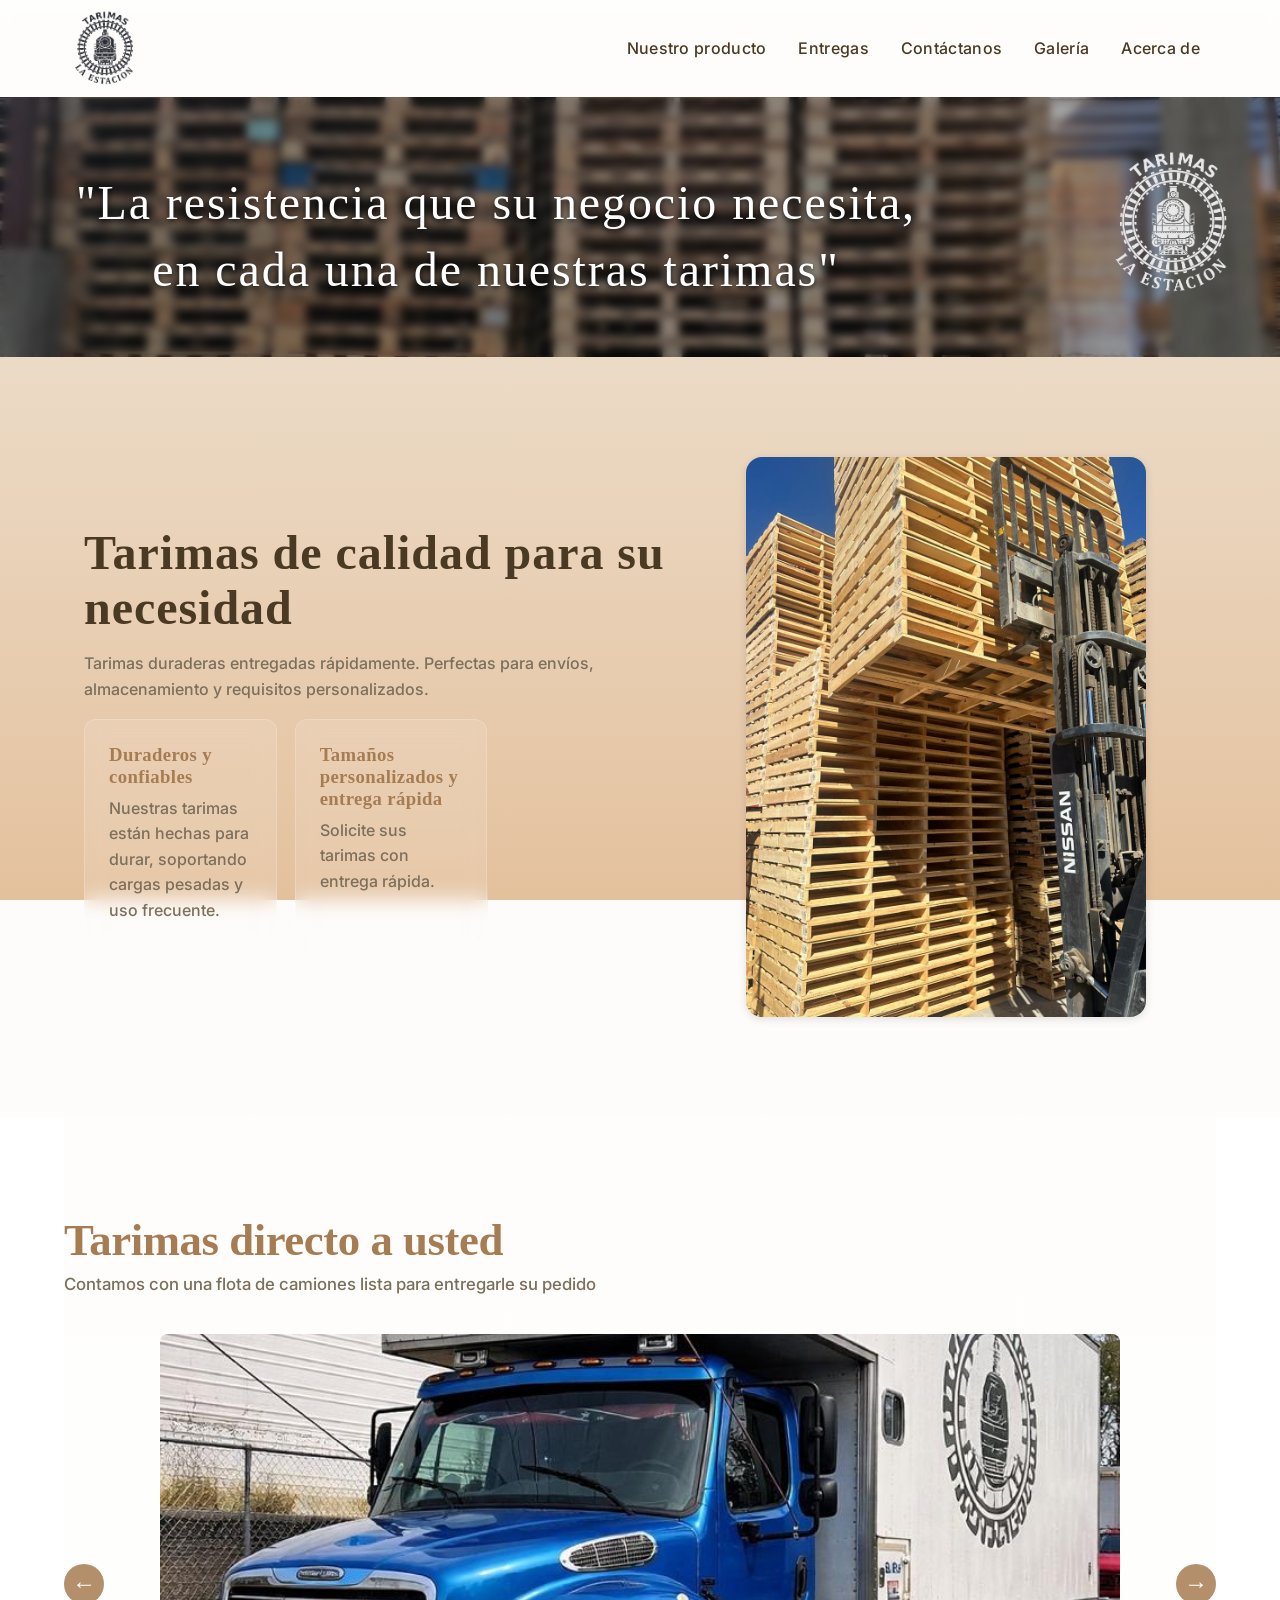
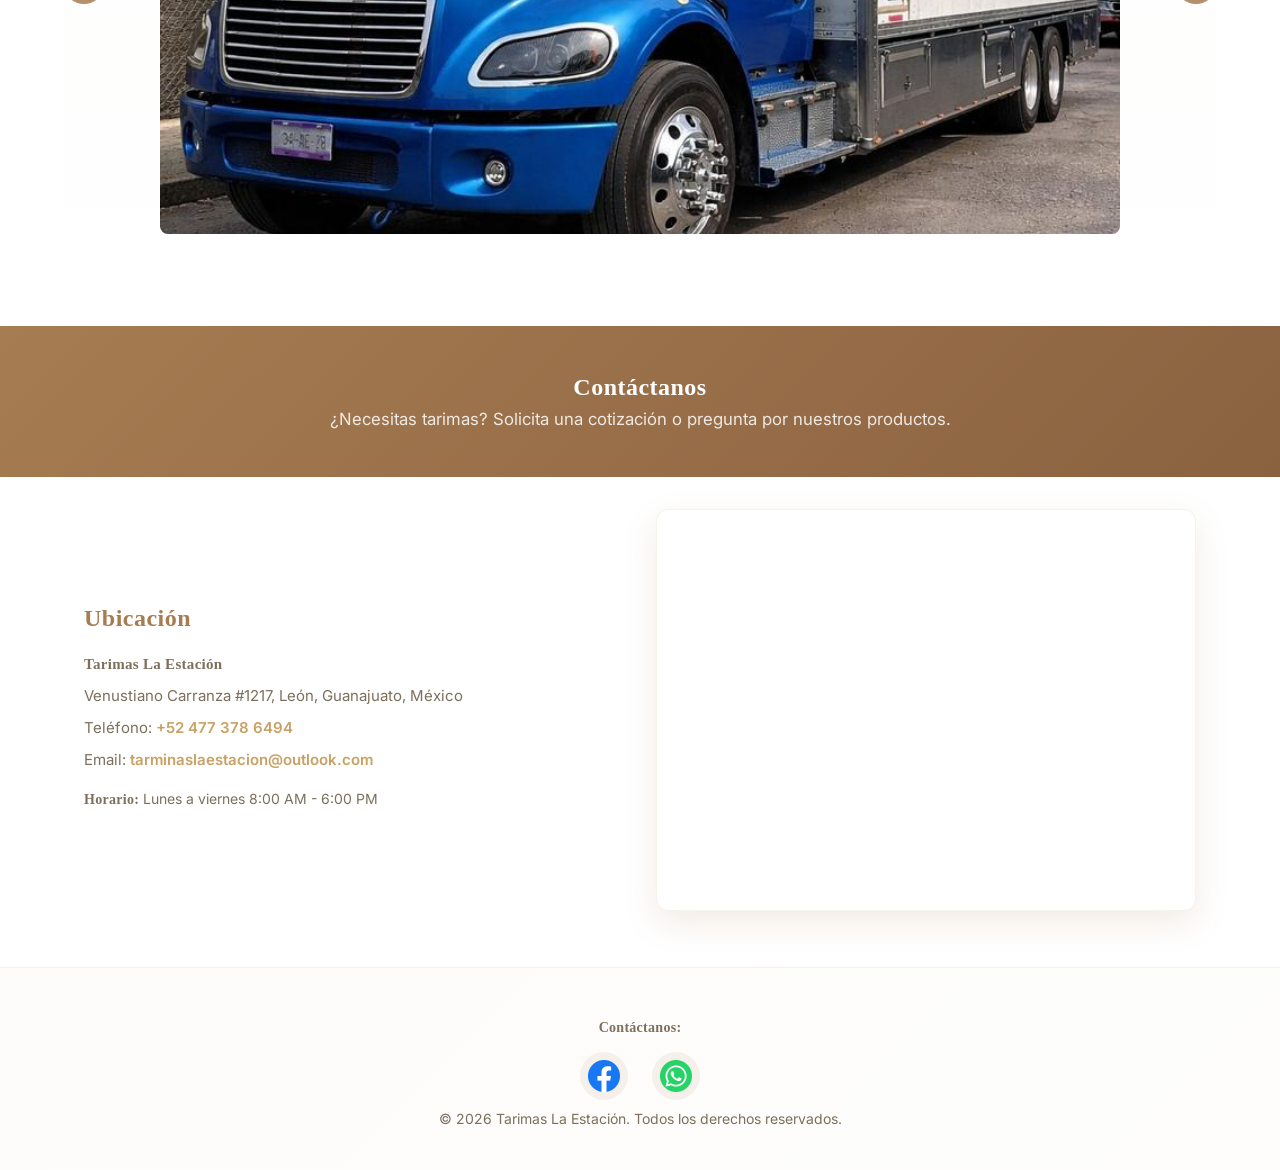
==== index.html @ af7ad3c5 "Commit5" ====
<!doctype html>
<html lang="en">
<head>  
  <meta charset="utf-8" />
  <meta name="viewport" content="width=device-width,initial-scale=1" />
  <link rel="preconnect" href="https://fonts.googleapis.com">
  <link rel="preconnect" href="https://fonts.gstatic.com" crossorigin>
  <!--<link href="https://fonts.googleapis.com/css2?family=Slabo+13px&display=swap" rel="stylesheet">-->
  <meta name="description" content="Tarimas La Estación - Venta de tarimas de madera de calidad, pallets duraderos y confiables para envíos y almacenamiento. Tarimas León, Guanajuato. Entregas rápidas." />
  <meta name="keywords" content="tarimas león, tarimas la estación, tarimas calidad, pallets, tarimas de madera, pallets de madera, tarimas para envío, almacenamiento, León Guanajuato" />
  <title>Tarimas La Estación - Tarimas y Pallets de Calidad en León</title>
  <link rel="icon" type="image/png" href="assets/logotipo icono.png">
  <link href="https://fonts.googleapis.com/css2?family=Inter:wght@300;400;600;700&display=swap" rel="stylesheet">
  <link rel="stylesheet" href="styles.css?v=1.1">
</head>
<body>
  <header class="site-header">
    <div class="container header-inner">      <div class="logo-header">
        <img src="assets/logotipo original.png" alt="Tarimas La Estación">
      </div>      <nav class="nav" id="nav">
        <a href="#top">Nuestro producto</a>
        <a href="#delivery">Entregas</a>
        <a href="#contact">Contáctanos</a>
        <a href="gallery.html">Galería</a>
        <a href="about.html">Acerca de</a>
      </nav>
      <button class="nav-toggle" id="navToggle" aria-label="Toggle navigation">☰</button>
    </div>
  </header>  <!-- Logo y slogan alineados en una fila -->  <div class="logo-slogan-row">
    <div class="slogan">"La resistencia que su negocio necesita,<br>en cada una de nuestras tarimas"</div>
    <div class="logo-main">
      <img src="assets/logotipo gris.png" alt="Tarimas La Estación">
    </div>
  </div>

  <main>
    <section id="top" class="hero">
      <div class="container hero-inner">
        <div class="hero-copy">
          <h1>Tarimas de calidad para su necesidad</h1>
          <p>Tarimas duraderas entregadas rápidamente. Perfectas para envíos, almacenamiento y requisitos personalizados.</p>
          <div class="hero-cta">
          </div>
          <div class="cards">
            <article class="card">
              <h3>Duraderos y confiables</h3>
              <p>Nuestras tarimas están hechas para durar, soportando cargas pesadas y uso frecuente.</p>
            </article>
            <article class="card">
              <h3>Tamaños personalizados y entrega rápida</h3>
              <p>Solicite sus tarimas con entrega rápida.</p>
            </article>
          </div>
        </div>
        <div class="hero-visual" aria-hidden="true">
          <img src="assets/PalletIndex.jpg" alt="Tarima de madera">
        </div>
      </div>
    </section>

    <!-- <section id="features" class="features container">
      <h2 class="sr-only">Características</h2>
      
    </section> -->    <section id="delivery" class="gallery container">
      <h2>Tarimas directo a usted</h2>
      <p>Contamos con una flota de camiones lista para entregarle su pedido</p>
      <div class="carousel" id="carousel">
        <button class="carousel-btn prev" aria-label="Anterior">&#8592;</button>
        <div class="carousel-track">
          <img src="assets/Camiones (1).jpeg" alt="Camión de la flota" class="carousel-img" />
          <img src="assets/Camiones (2).jpeg" alt="Camión de la flota" class="carousel-img" />
          <img src="assets/Camiones (3).jpeg" alt="Camión de la flota" class="carousel-img" />
          <img src="assets/Camiones (4).jpeg" alt="Camión de la flota" class="carousel-img" />
        </div>
        <button class="carousel-btn next" aria-label="Siguiente">&#8594;</button>
      </div>
    </section><section id="contact" class="contact">
      <div class="contact-header">
        <div class="container">
          <h2>Contáctanos</h2>
          <p>¿Necesitas tarimas? Solicita una cotización o pregunta por nuestros productos.</p>
        </div>
      </div>
      <div class="container">
      <div class="contact-wrapper"><div class="contact-info">
          <h3>Ubicación</h3>
          <p><strong>Tarimas La Estación</strong></p>
          <p id="address">Venustiano Carranza #1217, León, Guanajuato, México</p>
          <p id="phone">Teléfono: <a href="tel:+524773786494">+52 477 378 6494</a></p>
          <p id="email">Email: <a href="mailto:tarminaslaestacion@outlook.com">tarminaslaestacion@outlook.com</a></p>
          <p style="font-size:14px;color:var(--muted);margin-top:12px"><strong>Horario:</strong> Lunes a viernes 8:00 AM - 6:00 PM</p>
        </div>
        <div class="map-container">
          <iframe src="https://www.google.com/maps/embed?pb=!1m18!1m12!1m3!1d3735.8827693287446!2d-101.6834186!3d21.1271801!2m3!1f0!2f0!3f0!3m2!1i1024!2i768!4f13.1!3m3!1m2!1s0x842b594f5e5e5e5d%3A0x5e5e5e5e5e5e5e5e!2sVenustiano%20Carranza%201217%2C%20Le%C3%B3n%2C%20Gto.!5e0!3m2!1ses!2smx!4v1741275600" width="100%" height="400" style="border:0;border-radius:12px" allowfullscreen="" loading="lazy" referrerpolicy="no-referrer-when-downgrade"></iframe>        </div>
      </div>
      </div>
    </section>
  </main>  <footer class="site-footer">
    <div class="container">
      <div class="footer-social">
        <p><strong>Contáctanos:</strong></p>        <div class="social-icons">
          <a href="https://www.facebook.com/people/tarimas_la_estacion/100086547311457/" target="_blank" class="social-link"><img src="assets/facebook.png" alt="Facebook" class="social-icon"></a>
          <a href="https://wa.me/524773786494?text=Hola%2C%20me%20gustaría%20solicitar%20información%20sobre%20tarimas" target="_blank" class="social-link whatsapp-link"><img src="assets/social.png" alt="WhatsApp" class="social-icon"></a>
        </div>
      </div>
      <p>© <span id="year"></span> Tarimas La Estación. Todos los derechos reservados.</p>
    </div>
  </footer>

  <script src="script.js"></script>
</body>
</html>
---- styles.css ----
:root{
  --bg:#f5f3ee;
  --card:#f7e9d7;
  --muted:#7c6f5c;
  --accent:#c8a165;
  --accent-2:#a67c52;
  --glass: rgba(255,255,255,0.12);
  --radius:12px;
  --container:90%;
  --max-width:1400px;
}

*{box-sizing:border-box}
html{
  height: 100%;
  background: linear-gradient(180deg, #f5f3ee, #e5c29f);
  background-attachment: fixed;
}
body{
  font-family: Inter, system-ui, -apple-system, 'Segoe UI', Roboto, 'Helvetica Neue', Arial;
  color:#4b3a23;
  margin:0;
  min-height: 100vh;
  -webkit-font-smoothing:antialiased;
  -moz-osx-font-smoothing:grayscale;
}
.container{max-width:var(--max-width);width:var(--container);margin:0 auto;padding:0 20px}
.site-header{
  backdrop-filter: blur(6px);
  position:sticky;
  top:0;
  background:rgba(255,255,255,0.85);
  border-bottom:1px solid rgba(255,255,255,0.03);
  z-index: 10;
}
.header-inner{display:flex;align-items:stretch;justify-content:flex-start;padding:0;height:96px}
.logo{font-weight:700;color:var(--accent-2);text-decoration:none}
.nav{display:flex;gap:0;align-items:stretch;margin-left:auto;margin-right:0}
.nav a{
  color:inherit;
  text-decoration:none;
  padding:8px 16px;
  border-radius:6px;
  background:transparent;
  transition:all 0.3s ease;
  display:flex;
  align-items:center;
  font-weight:500;
  letter-spacing:0.3px;
}
.nav a:visited{color:inherit}
.nav a:hover{background-color:rgba(166,124,82,0.1);border-radius:6px}
.nav a:active{color:inherit}
.nav a.active{background-color:var(--accent-2);color:#fff;font-weight:600;border-radius:6px;height:100%;display:flex;align-items:center;padding:8px 16px;box-shadow:0 4px 12px rgba(166,124,82,0.3)}
.btn{padding:12px 24px;border-radius:10px;border:0;cursor:pointer;font-weight:600;transition:all 0.3s ease;letter-spacing:0.5px}
.btn:hover{transform:translateY(-2px);box-shadow:0 8px 16px rgba(166,124,82,0.2)}
.btn-outline{background:transparent;color:var(--accent-2);border:2px solid var(--accent-2);}
.btn-primary{background:linear-gradient(90deg,var(--accent),var(--accent-2));color:#fff;box-shadow:0 4px 15px rgba(166,124,82,0.3)}
.btn-ghost{background:transparent;border:1px solid var(--accent);color:var(--muted);}
.nav-toggle{display:none;background:transparent;border:0;color:var(--muted);font-size:20px}

.hero{
  padding: 100px 0;
  min-height: 400px;
  display: flex;
  align-items: center;
  background: linear-gradient(180deg, rgba(200,161,101,0.08) 0%, rgba(200,161,101,0.04) 60%, rgba(166,124,82,0.02) 100%);
  margin-bottom: 0;
}
.hero-inner{display:grid;grid-template-columns:1fr 450px;gap:48px;align-items:center}
.hero-copy h1{font-size:48px;margin:0 0 12px;letter-spacing:-0.01em}
.hero-copy p{color:var(--muted);line-height:1.6;font-size:16px;font-weight:500}
.hero-visual{display:flex;justify-content:center;align-items:center;width:400px;height:560px}
.hero-visual img{width:100%;height:100%;object-fit:cover;border-radius:16px;box-shadow:0 2px 8px rgba(0,0,0,0.12)}

.gallery{
  margin-top: 0;
  padding: 60px 0;
  background: linear-gradient(180deg, rgba(200,161,101,0.02) 0%, rgba(166,124,82,0.01) 50%, transparent 100%);
}
.gallery h2 {
  color: var(--accent-2);
  font-size: clamp(1.8rem, 5vw, 2.8rem);
  margin-bottom: 8px;
  letter-spacing: -0.01em;
}
.gallery p {
  color: var(--muted);
  font-size: 1.05rem;
  margin-top: 0;
  margin-bottom: 40px;
  font-weight: 500;
}
.delivery-image {
  margin: 2rem auto;
  max-width: 960px;
  text-align: center;
}
.delivery-image img {
  width: 100%;
  height: auto;
  max-height: 600px;
  object-fit: cover;
  border-radius: 8px;
  box-shadow: 0 4px 12px rgba(0,0,0,0.15);
}

.features{padding:56px 0}
.cards{display:grid;grid-template-columns:repeat(3,1fr);gap:18px}
.card{background:var(--glass);padding:24px;border-radius:12px;border:1px solid rgba(255,255,255,0.2);transition:all 0.3s ease;backdrop-filter:blur(10px)}
.card:hover{transform:translateY(-4px);box-shadow:0 12px 24px rgba(166,124,82,0.15);border-color:rgba(166,124,82,0.3)}
.card h3{margin:0 0 8px;color:var(--accent-2)}
.card p{margin:0;color:var(--muted);line-height:1.6}

.contact{padding:0 0 56px 0;text-align:center}
.contact-header{
  background: linear-gradient(135deg, #a67c52, #8b6240);
  padding: 48px 0;
  margin-bottom: 32px;
}
.contact-header h2{
  color: #fff;
  margin: 0 0 8px;
}
.contact-header p{
  color: rgba(255,255,255,0.85);
  margin: 0;
  font-size: 1.05rem;
}
.contact-wrapper{display:grid;grid-template-columns:1fr 1fr;gap:32px;margin-top:32px;align-items:stretch}
.contact-info{text-align:left;display:flex;flex-direction:column;justify-content:center}
.contact-info h3{font-size:24px;margin:0 0 16px;color:var(--accent-2);letter-spacing:-0.01em}
.contact-info p{margin:4px 0;color:var(--muted);line-height:1.6;font-size:15px}
.contact-info a{color:var(--accent);text-decoration:none;font-weight:600;transition:all 0.3s ease}
.contact-info a:hover{text-decoration:underline;color:var(--accent-2)}
.map-container{border-radius:12px;overflow:hidden;box-shadow:0 12px 32px rgba(166,124,82,0.15);background:var(--glass);border:1px solid rgba(166,124,82,0.1);transition:all 0.3s ease}
.map-container:hover{box-shadow:0 16px 40px rgba(166,124,82,0.2)}
.map-container iframe{display:block;width:100%}
.social-link{display:inline-block;transition:all 0.3s ease;padding:8px;border-radius:50%;background:rgba(166,124,82,0.1);margin:0 4px}
.social-link:hover{transform:scale(1.2);background:rgba(166,124,82,0.2);box-shadow:0 4px 12px rgba(166,124,82,0.2)}
.social-icon{height:32px;width:auto;display:block}

.site-footer{padding:32px 0;border-top:1px solid rgba(166,124,82,0.1);text-align:center;color:var(--muted);background:linear-gradient(135deg,rgba(166,124,82,0.02) 0%,rgba(200,161,101,0.02) 100%)}
.site-footer p{margin:8px 0;font-size:14px;line-height:1.6}
.footer-social{margin-top:16px;display:flex;flex-direction:column;align-items:center;gap:12px}
.footer-social p{margin:0;font-weight:600}
.social-icons{display:flex;flex-direction:row;align-items:center;justify-content:center;gap:16px}

@media(max-width:900px){
  .hero{min-height:350px}
  .hero-inner{grid-template-columns:1fr;}
  .hero-visual{justify-content:center;align-items:center;width:100%;height:440px}
  .cards{grid-template-columns:1fr}
  .nav-toggle{display:none}
  .header-inner {
    flex-direction: row;
    justify-content: flex-start;
  }
  .logo-header {
    margin-right: 16px;
    margin-left: 0;
  }
  .nav {
    margin-left: auto;
    margin-right: 0;
  }  .contact-wrapper{grid-template-columns:1fr}
  .contact-info{text-align:center}
}

@media (max-width: 700px) {
  .hero{min-height:auto;padding:40px 0}
  .hero-inner{gap:20px}
  .hero-visual{width:280px;height:360px;align-items:center;justify-content:center}
  .hero-copy h1{font-size:28px}
  .hero-copy p{font-size:14px}  .nav {
    display: none;
    flex-direction: column;
    position: absolute;
    top: 60px;
    right: 16px;
    background: #fff;
    box-shadow: 0 2px 8px rgba(0,0,0,0.12);
    border-radius: 4px;
    padding: 1rem 2rem;
    z-index: 10;
    gap: 0.5rem;
  }  .nav a {
    display: block;
    padding: 10px 16px;
    border-radius: 3px;
    background: transparent;
    transition: background-color 0.3s ease;
  }  .nav a.active {
    background-color: var(--accent-2);
    color: #fff;
    font-weight: 400;
    border-radius: 0;
  }
  .nav.nav-open {
    display: flex !important;
  }
  .nav-toggle {
    display: block;
    background: #A67C52;
    color: #fff;
    border: none;
    border-radius: 4px;
    font-size: 2rem;
    width: 48px;
    height: 48px;
    cursor: pointer;
    position: absolute;
    top: 8px;
    right: 16px;
    z-index: 11;
  }
  .header-inner {
    flex-direction: row;
    justify-content: flex-start;
  }
  .logo-header {
    margin-right: 12px;
    margin-left: 0;
  }
  .nav {
    margin-left: auto;
    margin-right: 0;
  }
}

.sr-only{position:absolute;width:1px;height:1px;padding:0;margin:-1px;overflow:hidden;clip:rect(0,0,0,0);white-space:nowrap;border:0}

.carousel {
  display: flex;
  align-items: center;
  justify-content: center;
  margin: 2rem 0;
  position: relative;
}
.carousel-track {
  display: flex;
  transition: transform 0.4s ease;
  width: 100%;
  overflow: hidden;
  height: 500px;
  max-width: 960px;
  margin: 0 auto;
  align-items: center;
  position: relative;
}
.carousel-img {
  min-width: 100%;
  max-width: 100%;
  object-fit: cover;
  height: 500px;
  opacity: 0;
  transition: opacity 0.5s ease-in-out;
  position: absolute;
  left: 0;
  top: 0;
  border-radius: 8px;
}
.carousel-img.active {
  opacity: 1;
  position: relative;
}
.carousel-btn {
  background: #A67C52;
  color: #fff;
  border: none;
  border-radius: 50%;
  width: 40px;
  height: 40px;
  font-size: 1.5rem;
  cursor: pointer;
  position: absolute;
  top: 50%;
  transform: translateY(-50%);
  z-index: 2;
  opacity: 0.85;
  transition: opacity 0.3s ease;
}
.carousel-btn:hover {
  opacity: 1;
}
.carousel-btn.prev {
  left: 0;
}
.carousel-btn.next {
  right: 0;
}
@media (max-width: 600px) {
  .carousel-track {
    height: 300px;
  }
  .carousel-img {
    height: 300px;
  }
}

.nav.nav-open {
  display: flex !important;
}

.logo-slogan-row {
  display: flex;
  align-items: center;
  justify-content: space-between;
  max-width: 100vw;
  width: 100vw;
  margin: 0;
  padding: 48px 0 0 0;
  gap: 32px;
  position: relative;
  min-height: 260px;
  background: none;
  overflow: hidden;
  z-index: 0;
  flex-direction: column-reverse;
  align-items: flex-end;
}
.logo-slogan-row::before {
  content: '';
  position: absolute;
  top: 0;
  left: 0;
  width: 100vw;
  height: 100%;
  z-index: 0;
  background: url('assets/IMG-20260304-WA0010.jpg') center center/cover no-repeat;
  pointer-events: none;
}
.logo-slogan-row::after {
  content: '';
  position: absolute;
  left: 0;
  top: 0;
  width: 100vw;
  height: 100%;
  z-index: 1;
  background: rgba(0, 0, 0, 0.35);
  backdrop-filter: blur(4px);
  pointer-events: none;
}

.logo-slogan-row .logo-main,
.logo-slogan-row .slogan {
  position: relative;
  z-index: 2;
  background: none;
  padding: 0;
  border-radius: 0;
}
.logo-slogan-row .logo-main {
  position: absolute;
  top: 48px;
  right: 32px;
  z-index: 2;
}
.logo-slogan-row .logo-main img {
  height: clamp(100px, 12vw, 180px);
  max-width: clamp(150px, 18vw, 300px);
  width: auto;
}
.logo-slogan-row .slogan {
  flex: 1 1 0;
  font-size: clamp(1.8rem, 4vw, 3rem);
  color: #fff;
  font-weight: 400;
  font-family: 'Times New Roman', Times, serif;
  letter-spacing: 0.04em;
  text-shadow: 0 2px 4px rgba(0,0,0,0.5), 0 4px 8px rgba(0,0,0,0.4);
  text-align: center;
  min-width: 0;
  word-break: break-word;
  width: 100%;
  padding: 24px 32px;
  padding-right: clamp(320px, 25vw, 450px);
  line-height: 1.4;
  margin: 0;
}
@media (max-width: 900px) {
  .logo-slogan-row {
    flex-direction: column-reverse;
    align-items: flex-end;
    gap: 24px;
  }
  .logo-slogan-row .logo-main {
    position: absolute;
    top: 48px;
    right: 24px;
  }
  .logo-slogan-row .slogan {
    text-align: center;
    font-size: clamp(1.5rem, 3.5vw, 2.2rem);
    width: 100%;
    padding: 20px 24px;
    padding-right: clamp(280px, 22vw, 380px);
  }
}
@media (max-width: 700px) {
  .logo-slogan-row {
    flex-wrap: wrap;
    gap: 16px;
    min-height: 140px;
    padding: 24px 0 0 0;
    align-items: flex-start;
    flex-direction: column-reverse;
  }
  .logo-slogan-row .logo-main {
    position: absolute;
    top: 24px;
    right: 16px;
  }
  .logo-slogan-row .logo-main img {
    height: clamp(70px, 11vw, 100px);
    max-width: clamp(105px, 16vw, 150px);
    width: auto;
  }
  .logo-slogan-row .slogan {
    font-size: clamp(1rem, 2.8vw, 1.4rem);
    text-align: center;
    width: 100%;
    padding: 16px 12px;
    padding-right: clamp(80px, 15vw, 120px);
  }
}

.logo-header {
  display: flex;
  align-items: center;
  margin-right: 16px;
  margin-left: 0;
  height: 100%;
  padding: 8px 0;
}
.logo-header img {
  height: 80px;
  width: auto;
}

@media (min-width: 1920px) {
  .hero-copy h1 {
    font-size: 56px;
  }
  .hero-inner {
    display: grid;
    grid-template-columns: 1fr 450px;
    gap: 48px;
    align-items: center;
  }  .hero-visual {
    display: flex;
    justify-content: flex-end;
    width: 400px;
    height: 560px;
  }  .hero-visual img {
    width: auto;
    max-width: 100%;
    height: auto;
    max-height: 90vh;
    object-fit: cover;
    border-radius: 8px;
    box-shadow: 0 2px 8px rgba(0,0,0,0.12);
    display: block;
  }
  .cards {
    grid-template-columns: repeat(3, 1fr);
    gap: 24px;
  }
}

h1, h2, h3, h4, h5, h6,
strong, b,
.card h3,
.contact-info h3,
.about-hero h1,
.gallery-hero h1,
.hero-copy h1,
.cta-button,
.btn {
  font-family: "Times New Roman", Times, serif;
  font-weight: 600;
  letter-spacing: 0.02em;
}

.about-hero {
  padding: 80px 0;
  text-align: center;
  background: linear-gradient(135deg, rgba(197, 161, 101, 0.1) 0%, rgba(166, 124, 82, 0.05) 100%);
  margin-bottom: 60px;
}

.about-hero-inner {
  display: flex;
  flex-direction: column;
  align-items: center;
  gap: 40px;
}

.about-logo {
  width: clamp(150px, 25vw, 350px);
  height: auto;
}

.about-logo img {
  width: 100%;
  height: auto;
  display: block;
}

.about-hero h1 {
  font-size: clamp(2rem, 6vw, 3.5rem);
  color: var(--accent-2);
  font-weight: 400;
  margin: 0;
  letter-spacing: -0.02em;
}

.about-content {
  margin-bottom: 80px;
  max-width: 800px;
}

.about-description {
  line-height: 1.8;
  color: var(--muted);
}

.about-description p {
  font-size: clamp(0.95rem, 1.2vw, 1.1rem);
  margin-bottom: 24px;
  text-align: justify;
  color: #5c4a38;
}

.about-description p:last-child {
  margin-bottom: 0;
}

.about-cta {
  text-align: center;
  padding: 60px 0;
  background: linear-gradient(135deg, rgba(200, 161, 101, 0.1) 0%, rgba(166, 124, 82, 0.05) 100%);
  border-radius: 8px;
  margin-bottom: 60px;
}

.about-cta h2 {
  font-size: clamp(1.5rem, 4vw, 2.5rem);
  color: var(--accent-2);
  margin-bottom: 16px;
}

.about-cta p {
  font-size: clamp(0.95rem, 1.2vw, 1.1rem);
  color: var(--muted);
  margin-bottom: 32px;
  max-width: 600px;
  margin-left: auto;
  margin-right: auto;
}

.cta-button {
  display: inline-block;
  padding: 16px 40px;
  background: linear-gradient(90deg, var(--accent), var(--accent-2));
  color: white;
  text-decoration: none;
  border-radius: 8px;
  font-weight: 600;
  transition: all 0.3s ease;
  font-size: clamp(0.9rem, 1vw, 1rem);
  letter-spacing: 0.5px;
  box-shadow: 0 4px 15px rgba(166, 124, 82, 0.3);
}

.cta-button:hover {
  transform: translateY(-3px);
  box-shadow: 0 8px 28px rgba(166, 124, 82, 0.4);
}

/* About Page Responsive */
@media (max-width: 900px) {
  .about-hero {
    padding: 60px 0;
    margin-bottom: 40px;
  }

  .about-hero-inner {
    gap: 30px;
  }

  .about-content {
    margin-bottom: 60px;
  }

  .about-cta {
    padding: 40px 0;
    margin-bottom: 40px;
  }
}

@media (max-width: 700px) {
  .about-hero {
    padding: 50px 0;
    margin-bottom: 30px;
  }

  .about-logo {
    width: clamp(120px, 30vw, 250px);
  }

  .about-description p {
    text-align: left;
    margin-bottom: 18px;
  }

  .about-cta {
    padding: 30px 20px;
    margin-bottom: 30px;
  }

  .cta-button {
    display: block;
    margin: 0 auto;
  }
}

@media (max-width: 600px) {
  .about-hero {
    padding: 40px 0;
    margin-bottom: 25px;
  }

  .about-hero-inner {
    gap: 25px;
  }

  .about-logo {
    width: clamp(100px, 35vw, 200px);
  }

  .about-content {
    margin-bottom: 40px;
  }

  .about-cta {
    padding: 25px 15px;
    margin-bottom: 25px;
  }
}

/* Gallery Page Styles */
.gallery-hero {
  padding: 80px 0;
  text-align: center;
  background: linear-gradient(135deg, rgba(197, 161, 101, 0.1) 0%, rgba(166, 124, 82, 0.05) 100%);
  margin-bottom: 60px;
}

.gallery-hero-inner {
  display: flex;
  flex-direction: column;
  align-items: center;
  gap: 20px;
}

.gallery-hero h1 {
  font-size: clamp(2rem, 6vw, 3.5rem);
  color: var(--accent-2);
  font-weight: 600;
  margin: 0;
  letter-spacing: -0.02em;
}

.gallery-hero p {
  font-size: clamp(0.95rem, 1.2vw, 1.1rem);
  color: var(--muted);
  margin: 0;
  font-weight: 500;
  letter-spacing: 0.3px;
}

.gallery-grid {
  margin-bottom: 80px;
}

.grid {
  display: grid;
  grid-template-columns: repeat(auto-fill, minmax(280px, 1fr));
  gap: 8px;
  width: 100%;
}

.gallery-item {
  position: relative;
  overflow: hidden;
  border-radius: 4px;
  margin: 0;
  background: var(--glass);
  aspect-ratio: 1;
  cursor: pointer;
  transition: transform 0.3s ease, box-shadow 0.3s ease;
  border:1px solid rgba(255,255,255,0.1);
}

.gallery-item:hover {
  transform: scale(1.05);
  box-shadow: 0 8px 24px rgba(0, 0, 0, 0.15);
}

.gallery-item img {
  width: 100%;
  height: 100%;
  object-fit: cover;
  display: block;
  transition: transform 0.3s ease;
}

.gallery-item:hover img {
  transform: scale(1.1);
}

/* Lightbox Modal */
.lightbox {
  display: none;
  position: fixed;
  top: 0;
  left: 0;
  width: 100%;
  height: 100%;
  background: rgba(0, 0, 0, 0.95);
  z-index: 1000;
  align-items: center;
  justify-content: center;
  padding: 20px;
}

.lightbox.active {
  display: flex;
}

.lightbox-content {
  position: relative;
  max-width: 90vw;
  max-height: 90vh;
  display: flex;
  align-items: center;
  justify-content: center;
}

.lightbox-image {
  max-width: 100%;
  max-height: 100%;
  object-fit: contain;
  border-radius: 0;
}

.lightbox-close {
  position: absolute;
  top: 20px;
  right: 30px;
  color: #fff;
  font-size: 40px;
  font-weight: bold;
  cursor: pointer;
  background: transparent;
  border: none;
  transition: color 0.3s ease;
}

.lightbox-close:hover {
  color: #ccc;
}

.lightbox-nav {
  position: absolute;
  top: 50%;
  transform: translateY(-50%);
  background: transparent;
  border: none;
  color: #fff;
  font-size: 40px;
  cursor: pointer;
  padding: 20px;
  transition: color 0.3s ease;
}

.lightbox-nav:hover {
  color: #ccc;
}

.lightbox-nav.prev {
  left: 10px;
}

.lightbox-nav.next {
  right: 10px;
}

.gallery-cta {
  text-align: center;
  padding: 60px 0;
  background: linear-gradient(135deg, rgba(200, 161, 101, 0.1) 0%, rgba(166, 124, 82, 0.05) 100%);
  border-radius: 8px;
  margin-bottom: 60px;
}

.gallery-cta h2 {
  font-size: clamp(1.5rem, 4vw, 2.5rem);
  color: var(--accent-2);
  margin-bottom: 16px;
}

.gallery-cta p {
  font-size: clamp(0.95rem, 1.2vw, 1.1rem);
  color: var(--muted);
  margin-bottom: 32px;
}

/* Machine Section */
.machine-section {
  padding: 80px 0;
  margin-bottom: 60px;
}

.machine-section h2 {
  font-size: clamp(1.8rem, 5vw, 2.8rem);
  text-align: center;
  color: var(--accent-2);
  margin-bottom: 40px;
}

.machine-showcase {
  max-width: 900px;
  margin: 0 auto;
  border-radius: 16px;
  overflow: hidden;
  box-shadow: 0 12px 48px rgba(166, 124, 82, 0.2);
  border:1px solid rgba(166,124,82,0.1);
  transition: all 0.3s ease;
}

.machine-showcase img {
  width: 100%;
  height: auto;
  display: block;
  border-radius: 8px;
}

/* Gallery Page Responsive */
@media (max-width: 900px) {
  .gallery-hero {
    padding: 60px 0;
    margin-bottom: 40px;
  }

  .gallery-grid {
    margin-bottom: 60px;
  }

  .grid {
    grid-template-columns: repeat(auto-fill, minmax(240px, 1fr));
    gap: 8px;
  }

  .gallery-cta {
    padding: 40px 0;
    margin-bottom: 40px;
  }
}

@media (max-width: 700px) {
  .gallery-hero {
    padding: 50px 0;
    margin-bottom: 30px;
  }

  .gallery-hero h1 {
    font-size: clamp(1.5rem, 5vw, 2.2rem);
  }

  .gallery-grid {
    margin-bottom: 40px;
  }

  .grid {
    grid-template-columns: repeat(auto-fill, minmax(200px, 1fr));
    gap: 8px;
  }

  .gallery-cta {
    padding: 30px 20px;
    margin-bottom: 30px;
  }
}

@media (max-width: 600px) {
  .gallery-hero {
    padding: 40px 0;
    margin-bottom: 25px;
  }

  .gallery-grid {
    margin-bottom: 30px;
  }

  .grid {
    grid-template-columns: repeat(auto-fill, minmax(150px, 1fr));
    gap: 8px;
  }

  .gallery-cta {
    padding: 25px 15px;
    margin-bottom: 25px;
  }

  .lightbox-close {
    top: 10px;
    right: 15px;
    font-size: 30px;
  }
  .lightbox-nav {
    font-size: 30px;
    padding: 10px;
  }

  .machine-section {
    padding: 60px 0;
    margin-bottom: 40px;
  }

  .machine-section h2 {
    margin-bottom: 30px;
  }

  .machine-showcase {
    border-radius: 12px;
  }

  .machine-showcase img {
    border-radius: 12px;
  }
}
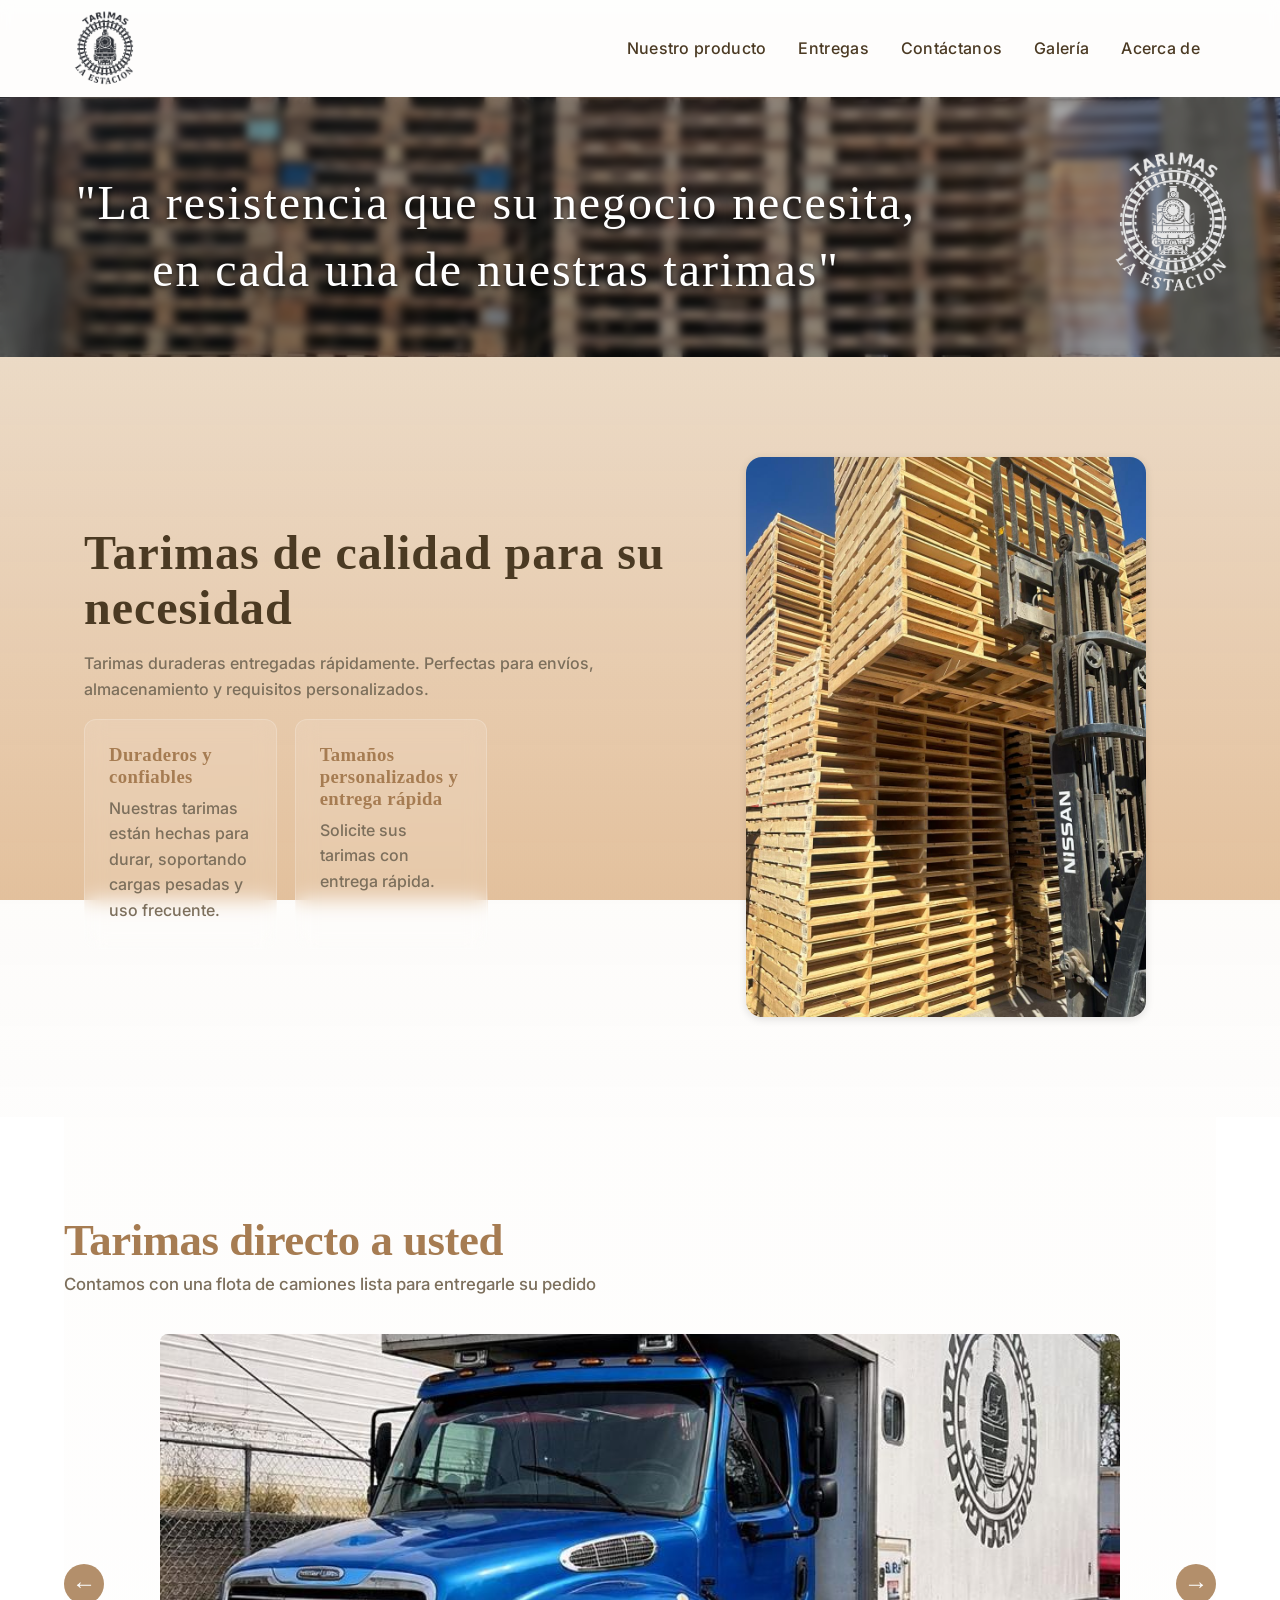
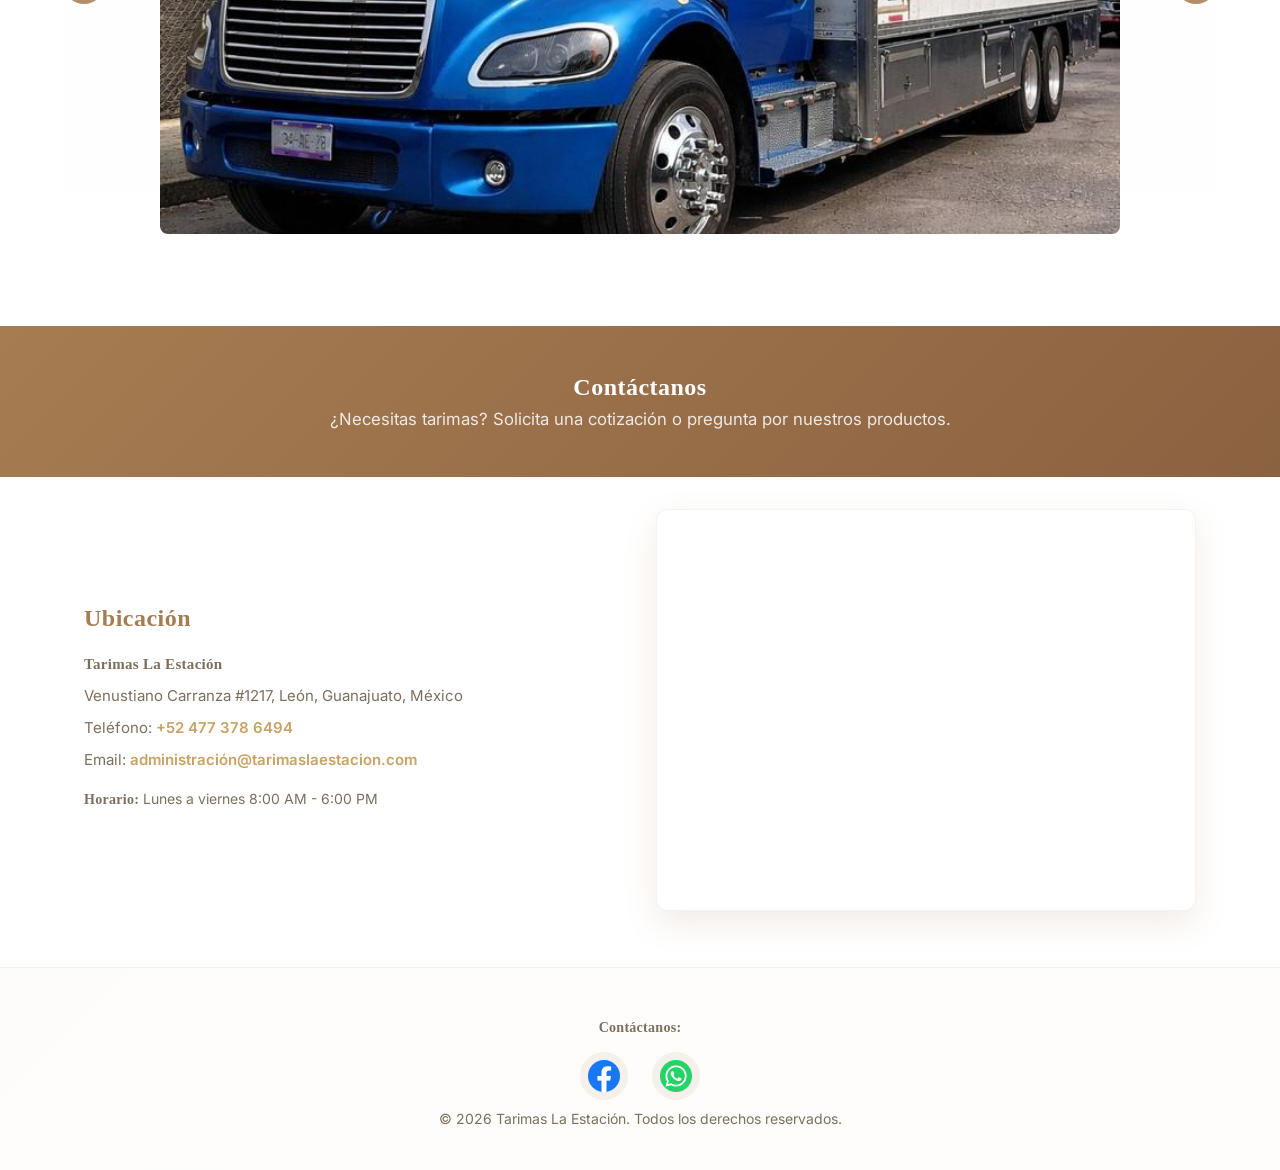
==== commit af5a5c62: "Animations + Finishing changes" ====
--- a/index.html
+++ b/index.html
@@ -9,15 +9,16 @@
   <meta name="description" content="Tarimas La Estación - Venta de tarimas de madera de calidad, pallets duraderos y confiables para envíos y almacenamiento. Tarimas León, Guanajuato. Entregas rápidas." />
   <meta name="keywords" content="tarimas león, tarimas la estación, tarimas calidad, pallets, tarimas de madera, pallets de madera, tarimas para envío, almacenamiento, León Guanajuato" />
   <title>Tarimas La Estación - Tarimas y Pallets de Calidad en León</title>
-  <link rel="icon" type="image/png" href="assets/logotipo icono.png">
-  <link href="https://fonts.googleapis.com/css2?family=Inter:wght@300;400;600;700&display=swap" rel="stylesheet">
-  <link rel="stylesheet" href="styles.css?v=1.1">
+  <link rel="icon" type="image/png" href="assets/logotipo icono.png">  <link href="https://fonts.googleapis.com/css2?family=Inter:wght@300;400;600;700&display=swap" rel="stylesheet">
+  <link rel="stylesheet" href="styles.css?v=3.0">
 </head>
 <body>
   <header class="site-header">
-    <div class="container header-inner">      <div class="logo-header">
+    <div class="container header-inner">
+      <div class="logo-header">
         <img src="assets/logotipo original.png" alt="Tarimas La Estación">
-      </div>      <nav class="nav" id="nav">
+      </div>
+      <nav class="nav" id="nav">
         <a href="#top">Nuestro producto</a>
         <a href="#delivery">Entregas</a>
         <a href="#contact">Contáctanos</a>
@@ -26,7 +27,8 @@
       </nav>
       <button class="nav-toggle" id="navToggle" aria-label="Toggle navigation">☰</button>
     </div>
-  </header>  <!-- Logo y slogan alineados en una fila -->  <div class="logo-slogan-row">
+  </header>
+  <div class="logo-slogan-row">
     <div class="slogan">"La resistencia que su negocio necesita,<br>en cada una de nuestras tarimas"</div>
     <div class="logo-main">
       <img src="assets/logotipo gris.png" alt="Tarimas La Estación">
@@ -84,10 +86,9 @@
       <div class="container">
       <div class="contact-wrapper"><div class="contact-info">
           <h3>Ubicación</h3>
-          <p><strong>Tarimas La Estación</strong></p>
-          <p id="address">Venustiano Carranza #1217, León, Guanajuato, México</p>
+          <p><strong>Tarimas La Estación</strong></p>          <p id="address">Venustiano Carranza #1217, León, Guanajuato, México</p>
           <p id="phone">Teléfono: <a href="tel:+524773786494">+52 477 378 6494</a></p>
-          <p id="email">Email: <a href="mailto:tarminaslaestacion@outlook.com">tarminaslaestacion@outlook.com</a></p>
+          <p id="email">Email: <a href="mailto:administración@tarimaslaestacion.com">administración@tarimaslaestacion.com</a></p>
           <p style="font-size:14px;color:var(--muted);margin-top:12px"><strong>Horario:</strong> Lunes a viernes 8:00 AM - 6:00 PM</p>
         </div>
         <div class="map-container">
--- a/styles.css
+++ b/styles.css
@@ -11,6 +11,52 @@
 }
 
 *{box-sizing:border-box}
+
+/* Fade-in animations for scroll effects */
+@keyframes fadeInUp {
+  from {
+    opacity: 0;
+    transform: translateY(30px);
+  }
+  to {
+    opacity: 1;
+    transform: translateY(0);
+  }
+}
+
+@keyframes fadeInDown {
+  from {
+    opacity: 0;
+    transform: translateY(-30px);
+  }
+  to {
+    opacity: 1;
+    transform: translateY(0);
+  }
+}
+
+.fade-in-element {
+  opacity: 0;
+  transform: translateY(30px);
+  transition: opacity 0.7s ease, transform 0.7s ease;
+}
+
+.fade-in-element.visible {
+  opacity: 1;
+  transform: translateY(0);
+}
+
+/* Site header and logo-slogan-row stay visible immediately */
+.site-header {
+  opacity: 1 !important;
+  transform: none !important;
+}
+
+.logo-slogan-row {
+  opacity: 1 !important;
+  transform: none !important;
+}
+
 html{
   height: 100%;
   background: linear-gradient(180deg, #f5f3ee, #e5c29f);
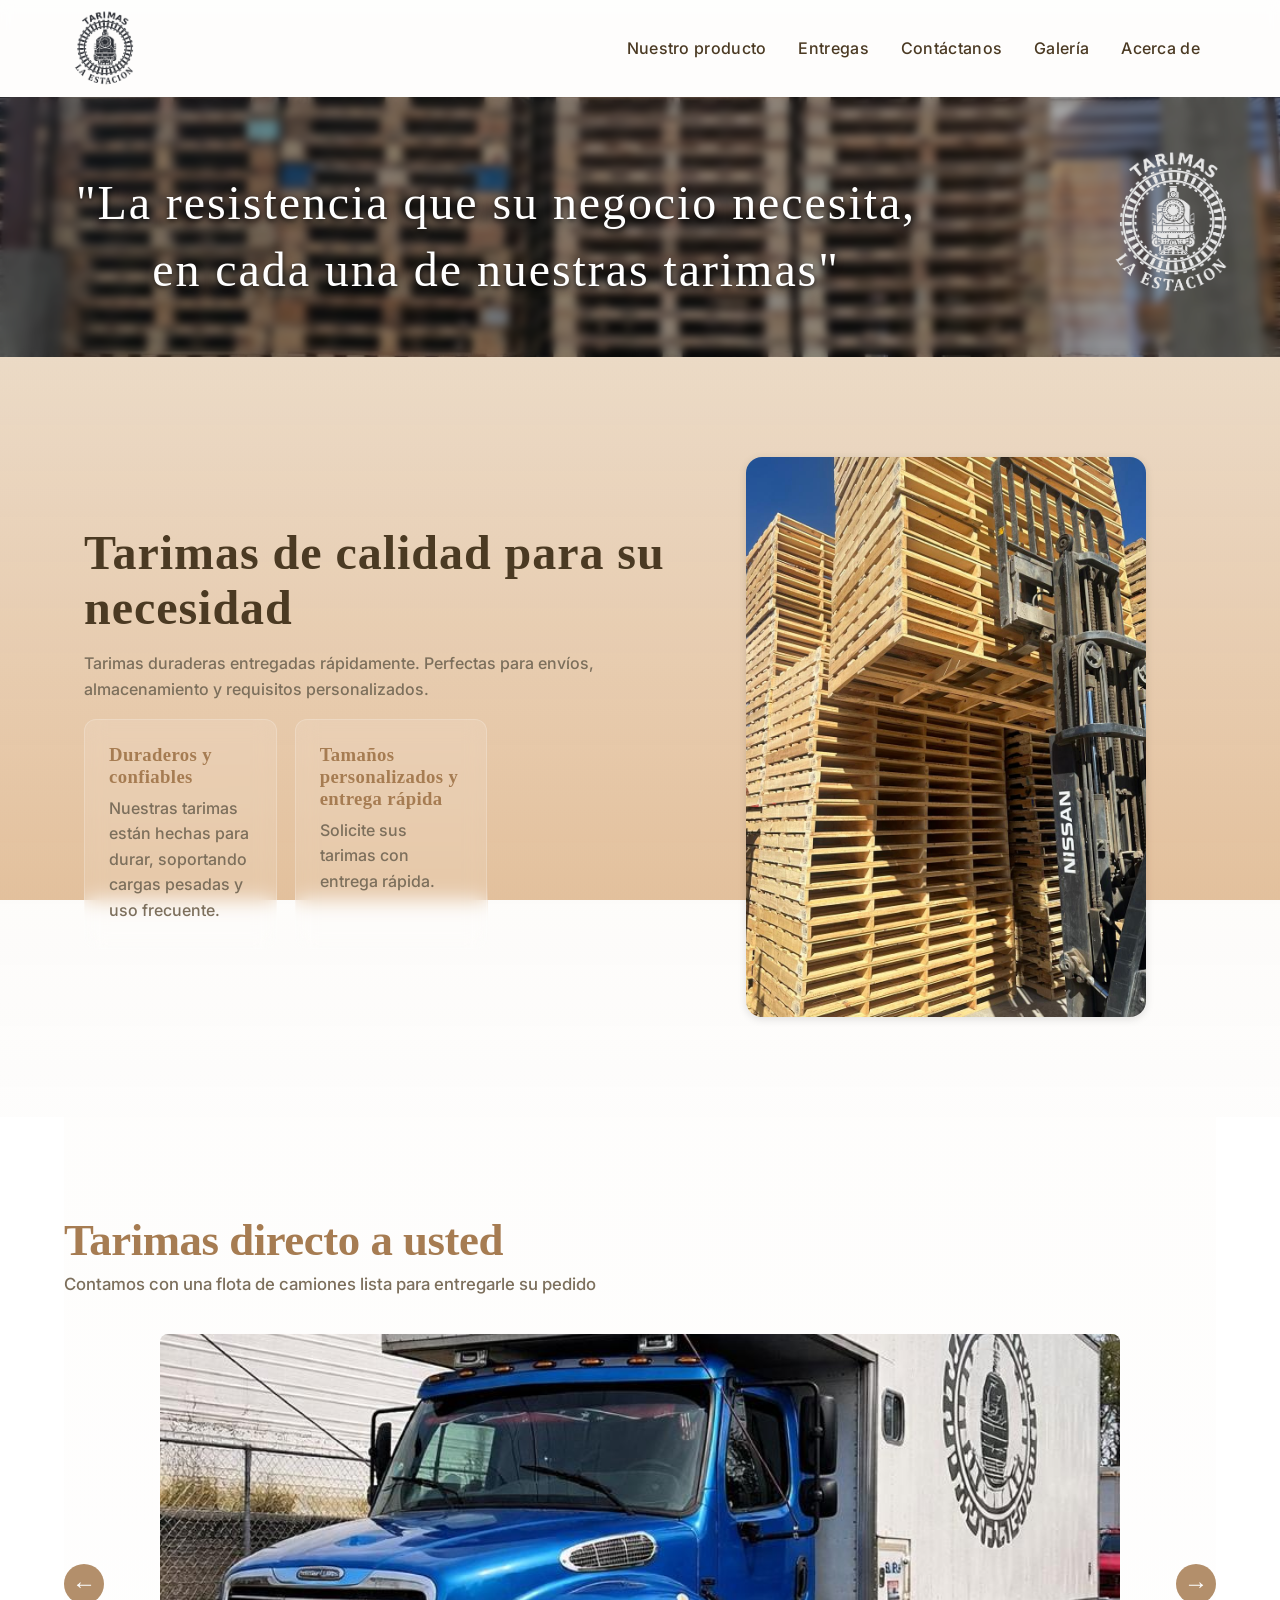
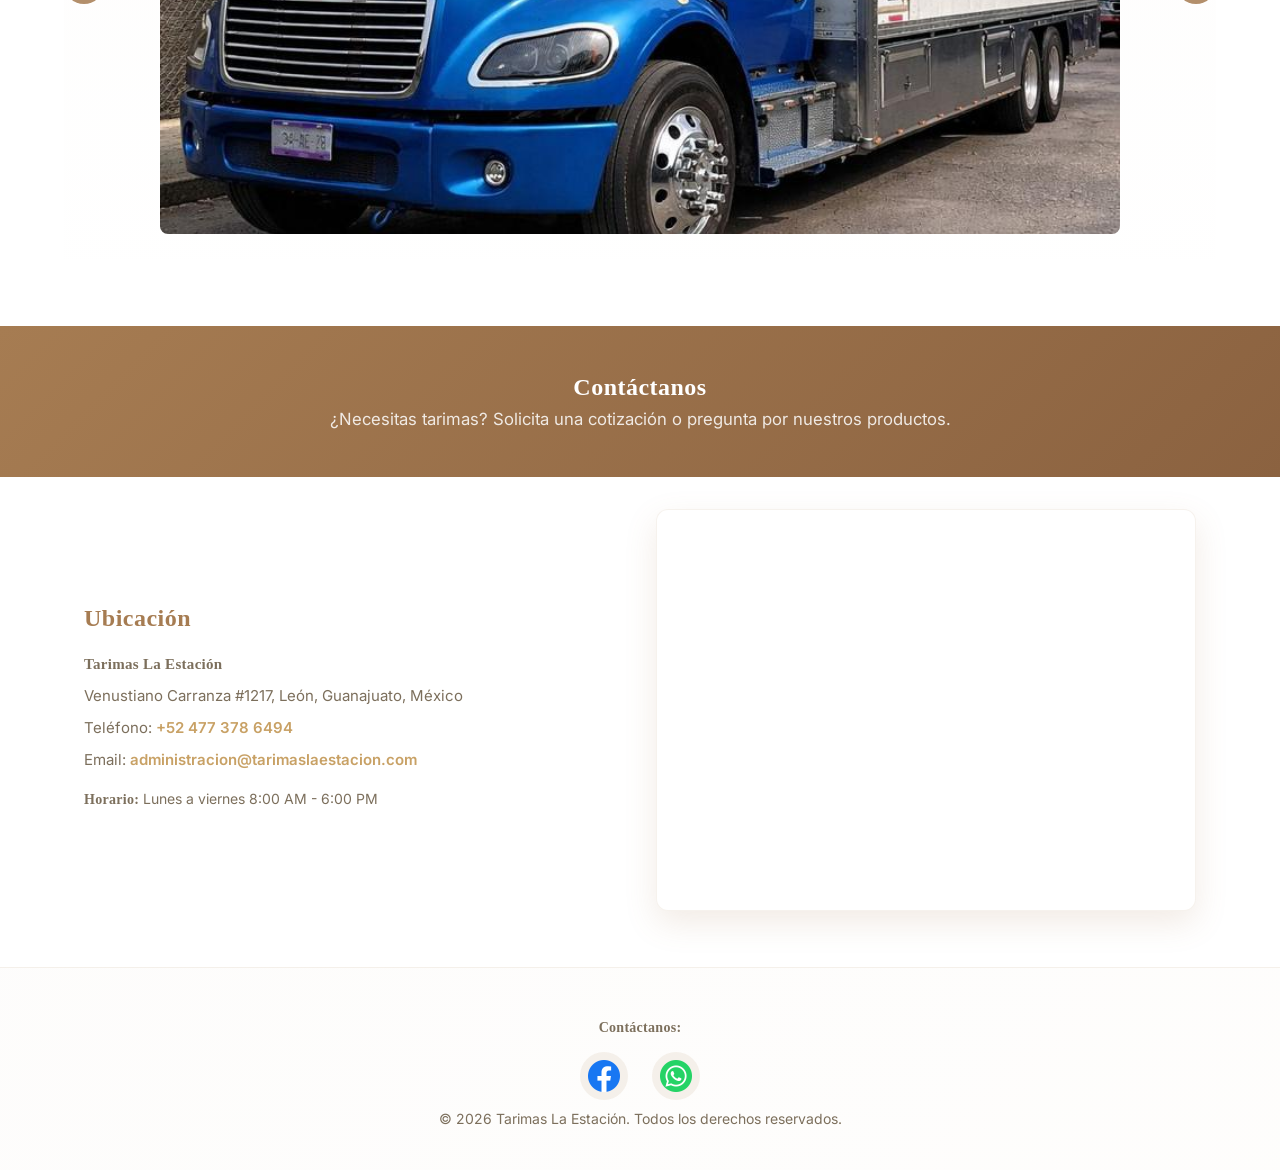
==== commit 8e68366e: "Small change" ====
--- a/index.html
+++ b/index.html
@@ -88,7 +88,7 @@
           <h3>Ubicación</h3>
           <p><strong>Tarimas La Estación</strong></p>          <p id="address">Venustiano Carranza #1217, León, Guanajuato, México</p>
           <p id="phone">Teléfono: <a href="tel:+524773786494">+52 477 378 6494</a></p>
-          <p id="email">Email: <a href="mailto:administración@tarimaslaestacion.com">administración@tarimaslaestacion.com</a></p>
+          <p id="email">Email: <a href="mailto:administracion@tarimaslaestacion.com">administracion@tarimaslaestacion.com</a></p>
           <p style="font-size:14px;color:var(--muted);margin-top:12px"><strong>Horario:</strong> Lunes a viernes 8:00 AM - 6:00 PM</p>
         </div>
         <div class="map-container">
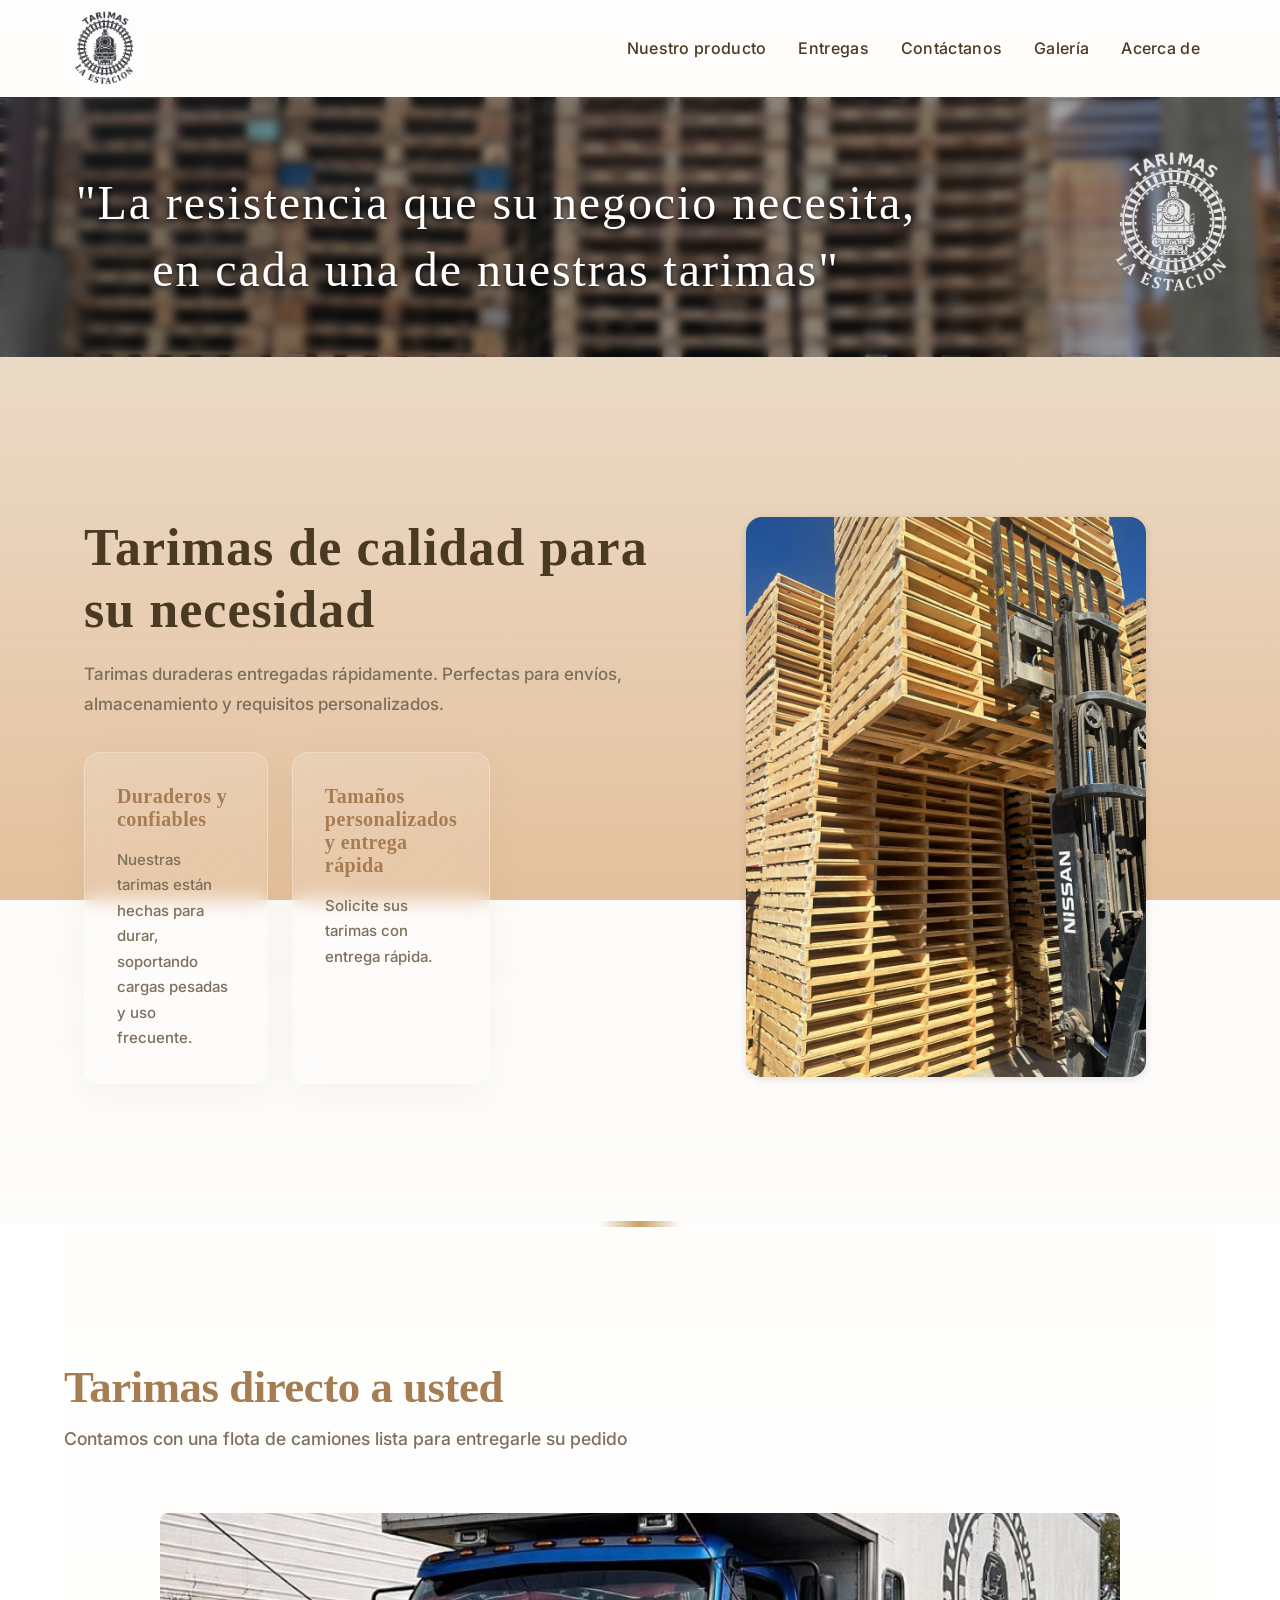
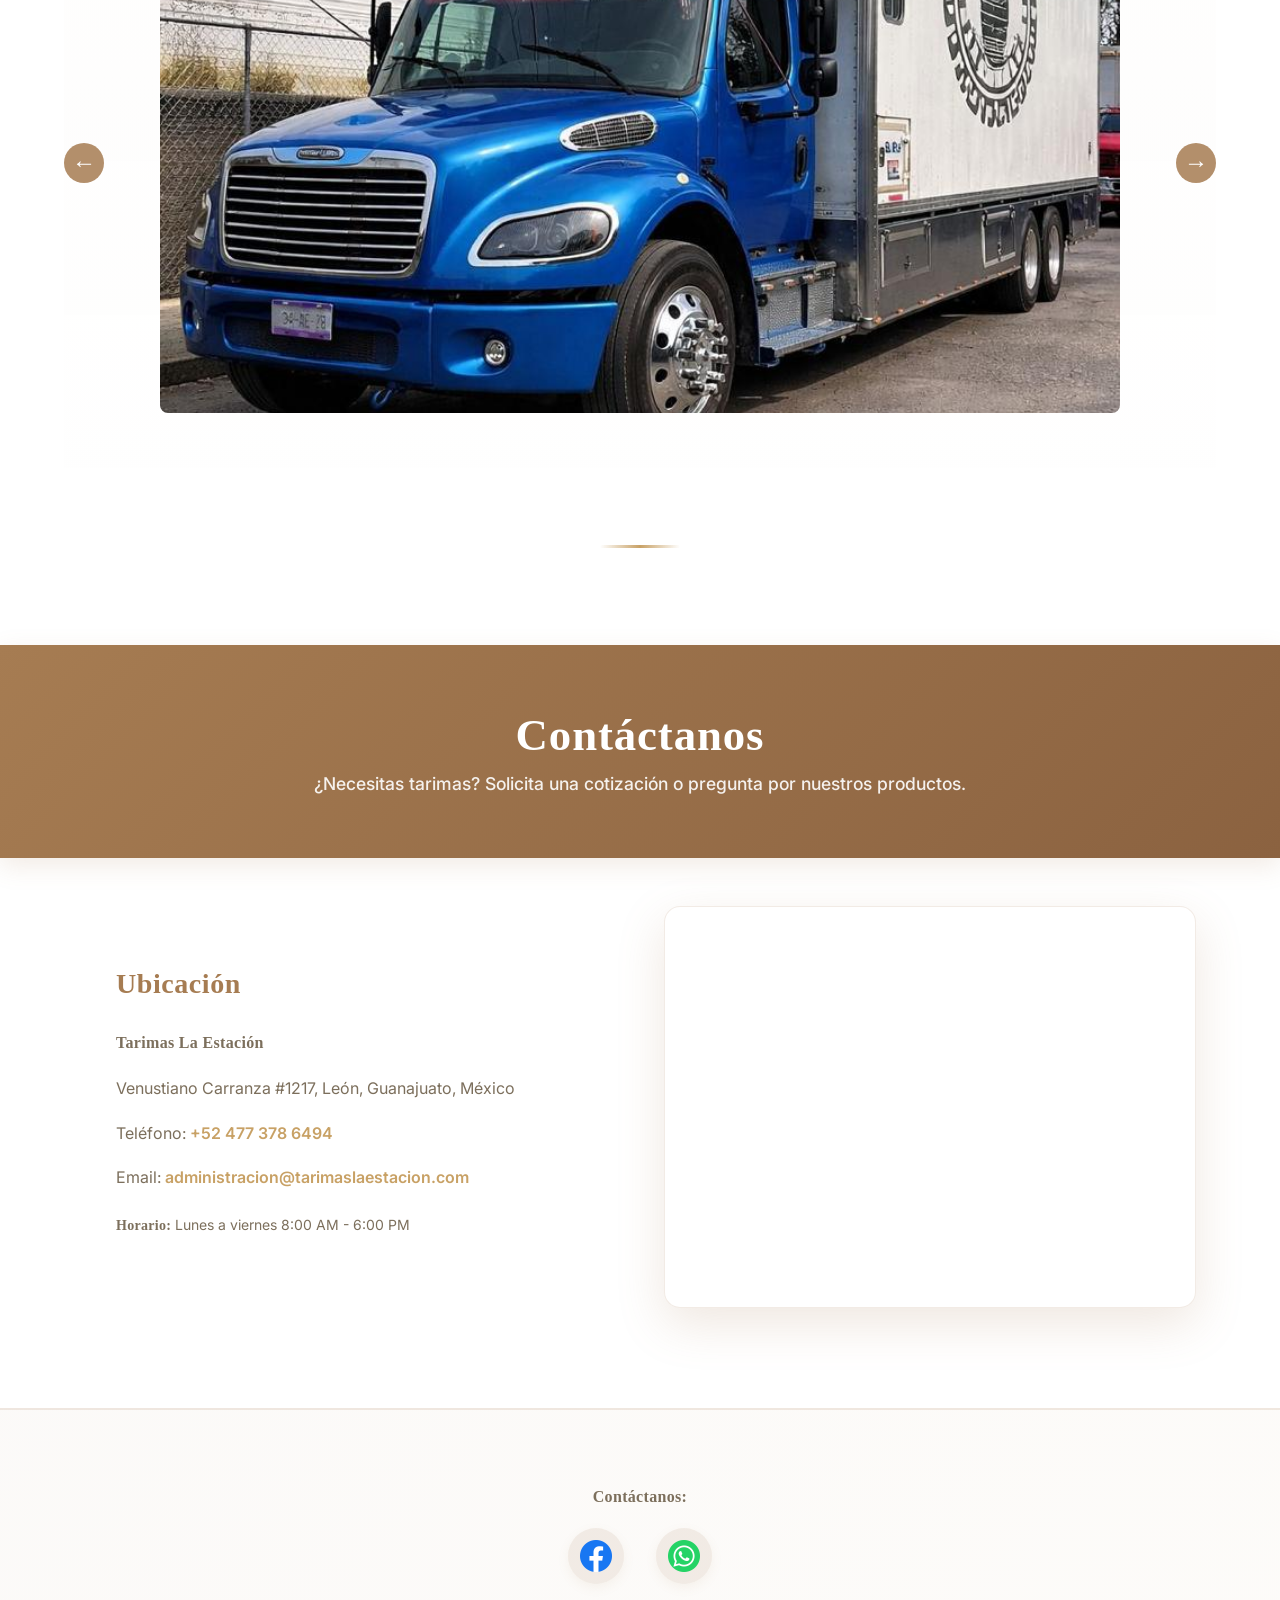
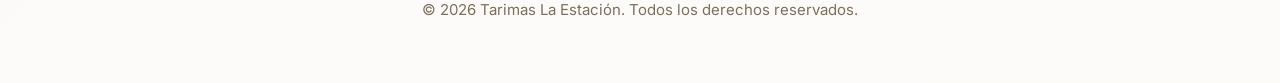
==== commit 4a9551fa: "Page Tidy up" ====
--- a/index.html
+++ b/index.html
@@ -7,10 +7,9 @@
   <link rel="preconnect" href="https://fonts.gstatic.com" crossorigin>
   <!--<link href="https://fonts.googleapis.com/css2?family=Slabo+13px&display=swap" rel="stylesheet">-->
   <meta name="description" content="Tarimas La Estación - Venta de tarimas de madera de calidad, pallets duraderos y confiables para envíos y almacenamiento. Tarimas León, Guanajuato. Entregas rápidas." />
-  <meta name="keywords" content="tarimas león, tarimas la estación, tarimas calidad, pallets, tarimas de madera, pallets de madera, tarimas para envío, almacenamiento, León Guanajuato" />
-  <title>Tarimas La Estación - Tarimas y Pallets de Calidad en León</title>
+  <meta name="keywords" content="tarimas león, tarimas la estación, tarimas calidad, pallets, tarimas de madera, pallets de madera, tarimas para envío, almacenamiento, León Guanajuato" />  <title>Tarimas La Estación - Tarimas y Pallets de Calidad en León</title>
   <link rel="icon" type="image/png" href="assets/logotipo icono.png">  <link href="https://fonts.googleapis.com/css2?family=Inter:wght@300;400;600;700&display=swap" rel="stylesheet">
-  <link rel="stylesheet" href="styles.css?v=3.0">
+  <link rel="stylesheet" href="styles.css?v=1.9">
 </head>
 <body>
   <header class="site-header">
--- a/styles.css
+++ b/styles.css
@@ -69,6 +69,33 @@
   min-height: 100vh;
   -webkit-font-smoothing:antialiased;
   -moz-osx-font-smoothing:grayscale;
+  position: relative;
+}
+body::before,
+body::after {
+  content: '';
+  position: fixed;
+  top: 0;
+  height: 100vh;
+  width: 60px;
+  z-index: 1;
+  pointer-events: none;
+  display: none;
+}
+body::before {
+  left: 0;
+  background: linear-gradient(90deg, rgba(139,98,64,0.08) 0%, rgba(139,98,64,0.02) 100%);
+}
+body::after {
+  right: 0;
+  background: linear-gradient(90deg, rgba(139,98,64,0.02) 0%, rgba(139,98,64,0.08) 100%);
+}
+/* Show bars only on 16:9 aspect ratio */
+@media (prefers-reduced-motion: no-preference) and (aspect-ratio: 16 / 9) {
+  body::before,
+  body::after {
+    display: block;
+  }
 }
 .container{max-width:var(--max-width);width:var(--container);margin:0 auto;padding:0 20px}
 .site-header{
@@ -106,36 +133,62 @@
 .nav-toggle{display:none;background:transparent;border:0;color:var(--muted);font-size:20px}
 
 .hero{
-  padding: 100px 0;
-  min-height: 400px;
+  padding: 160px 0 140px 0;
+  min-height: 450px;
   display: flex;
-  align-items: center;
+  align-items: flex-start;
   background: linear-gradient(180deg, rgba(200,161,101,0.08) 0%, rgba(200,161,101,0.04) 60%, rgba(166,124,82,0.02) 100%);
   margin-bottom: 0;
-}
-.hero-inner{display:grid;grid-template-columns:1fr 450px;gap:48px;align-items:center}
-.hero-copy h1{font-size:48px;margin:0 0 12px;letter-spacing:-0.01em}
-.hero-copy p{color:var(--muted);line-height:1.6;font-size:16px;font-weight:500}
+  position: relative;
+}
+.hero::after{
+  content: '';
+  position: absolute;
+  bottom: 0;
+  left: 50%;
+  transform: translateX(-50%);
+  width: 80px;
+  height: 3px;
+  background: linear-gradient(90deg, transparent, var(--accent), transparent);
+  border-radius: 2px;
+}
+.hero-inner{display:grid;grid-template-columns:1fr 450px;gap:48px;align-items:flex-start}
+.hero-copy h1{font-size:52px;margin:0 0 16px;letter-spacing:-0.02em;line-height:1.2;font-weight:700}
+.hero-copy p{color:var(--muted);line-height:1.8;font-size:17px;font-weight:500;margin-bottom:24px}
 .hero-visual{display:flex;justify-content:center;align-items:center;width:400px;height:560px}
 .hero-visual img{width:100%;height:100%;object-fit:cover;border-radius:16px;box-shadow:0 2px 8px rgba(0,0,0,0.12)}
 
 .gallery{
   margin-top: 0;
-  padding: 60px 0;
+  padding: 100px 0 100px 0;
   background: linear-gradient(180deg, rgba(200,161,101,0.02) 0%, rgba(166,124,82,0.01) 50%, transparent 100%);
+  position: relative;
+}
+.gallery::before{
+  content: '';
+  position: absolute;
+  top: 0;
+  left: 50%;
+  transform: translateX(-50%);
+  width: 80px;
+  height: 3px;
+  background: linear-gradient(90deg, transparent, var(--accent), transparent);
+  border-radius: 2px;
 }
 .gallery h2 {
   color: var(--accent-2);
   font-size: clamp(1.8rem, 5vw, 2.8rem);
-  margin-bottom: 8px;
+  margin-bottom: 12px;
   letter-spacing: -0.01em;
+  font-weight: 600;
 }
 .gallery p {
   color: var(--muted);
-  font-size: 1.05rem;
+  font-size: 1.1rem;
   margin-top: 0;
-  margin-bottom: 40px;
+  margin-bottom: 60px;
   font-weight: 500;
+  line-height: 1.6;
 }
 .delivery-image {
   margin: 2rem auto;
@@ -151,52 +204,68 @@
   box-shadow: 0 4px 12px rgba(0,0,0,0.15);
 }
 
-.features{padding:56px 0}
-.cards{display:grid;grid-template-columns:repeat(3,1fr);gap:18px}
-.card{background:var(--glass);padding:24px;border-radius:12px;border:1px solid rgba(255,255,255,0.2);transition:all 0.3s ease;backdrop-filter:blur(10px)}
-.card:hover{transform:translateY(-4px);box-shadow:0 12px 24px rgba(166,124,82,0.15);border-color:rgba(166,124,82,0.3)}
-.card h3{margin:0 0 8px;color:var(--accent-2)}
-.card p{margin:0;color:var(--muted);line-height:1.6}
-
-.contact{padding:0 0 56px 0;text-align:center}
+.features{padding:80px 0}
+.cards{display:grid;grid-template-columns:repeat(3,1fr);gap:24px;margin-top:32px}
+.card{background:linear-gradient(135deg, rgba(255,255,255,0.15) 0%, rgba(255,255,255,0.05) 100%);padding:32px;border-radius:16px;border:1px solid rgba(255,255,255,0.3);transition:all 0.3s ease;backdrop-filter:blur(10px);box-shadow:0 8px 32px rgba(166,124,82,0.08)}
+.card:hover{transform:translateY(-8px);box-shadow:0 20px 48px rgba(166,124,82,0.2);border-color:rgba(166,124,82,0.4);background:linear-gradient(135deg, rgba(255,255,255,0.2) 0%, rgba(255,255,255,0.1) 100%)}
+.card h3{margin:0 0 16px;color:var(--accent-2);font-size:20px;letter-spacing:-0.01em}
+.card p{margin:0;color:var(--muted);line-height:1.7;font-size:15px}
+
+.contact{padding:100px 0 100px 0;text-align:center;position:relative}
+.contact::before{
+  content: '';
+  position: absolute;
+  top: 0;
+  left: 50%;
+  transform: translateX(-50%);
+  width: 80px;
+  height: 3px;
+  background: linear-gradient(90deg, transparent, var(--accent), transparent);
+  border-radius: 2px;
+}
 .contact-header{
   background: linear-gradient(135deg, #a67c52, #8b6240);
-  padding: 48px 0;
-  margin-bottom: 32px;
+  padding: 64px 0;
+  margin-bottom: 48px;
+  box-shadow: 0 8px 24px rgba(166,124,82,0.15);
 }
 .contact-header h2{
   color: #fff;
-  margin: 0 0 8px;
+  margin: 0 0 12px;
+  font-size: clamp(2rem, 5vw, 2.8rem);
 }
 .contact-header p{
-  color: rgba(255,255,255,0.85);
+  color: rgba(255,255,255,0.9);
   margin: 0;
-  font-size: 1.05rem;
-}
-.contact-wrapper{display:grid;grid-template-columns:1fr 1fr;gap:32px;margin-top:32px;align-items:stretch}
-.contact-info{text-align:left;display:flex;flex-direction:column;justify-content:center}
-.contact-info h3{font-size:24px;margin:0 0 16px;color:var(--accent-2);letter-spacing:-0.01em}
-.contact-info p{margin:4px 0;color:var(--muted);line-height:1.6;font-size:15px}
-.contact-info a{color:var(--accent);text-decoration:none;font-weight:600;transition:all 0.3s ease}
-.contact-info a:hover{text-decoration:underline;color:var(--accent-2)}
-.map-container{border-radius:12px;overflow:hidden;box-shadow:0 12px 32px rgba(166,124,82,0.15);background:var(--glass);border:1px solid rgba(166,124,82,0.1);transition:all 0.3s ease}
-.map-container:hover{box-shadow:0 16px 40px rgba(166,124,82,0.2)}
+  font-size: 1.1rem;
+  font-weight: 500;
+}
+.contact-wrapper{display:grid;grid-template-columns:1fr 1fr;gap:48px;margin-top:48px;align-items:stretch}
+.contact-info{text-align:left;display:flex;flex-direction:column;justify-content:center;padding:32px}
+.contact-info h3{font-size:28px;margin:0 0 20px;color:var(--accent-2);letter-spacing:-0.01em;font-weight:600}
+.contact-info p{margin:8px 0;color:var(--muted);line-height:1.8;font-size:16px}
+.contact-info a{color:var(--accent);text-decoration:none;font-weight:600;transition:all 0.3s ease;border-bottom:2px solid transparent}
+.contact-info a:hover{color:var(--accent-2);border-bottom-color:var(--accent-2)}
+.map-container{border-radius:16px;overflow:hidden;box-shadow:0 16px 48px rgba(166,124,82,0.18);background:var(--glass);border:1px solid rgba(166,124,82,0.15);transition:all 0.3s ease}
+.map-container:hover{box-shadow:0 24px 64px rgba(166,124,82,0.25);border-color:rgba(166,124,82,0.25)}
 .map-container iframe{display:block;width:100%}
-.social-link{display:inline-block;transition:all 0.3s ease;padding:8px;border-radius:50%;background:rgba(166,124,82,0.1);margin:0 4px}
-.social-link:hover{transform:scale(1.2);background:rgba(166,124,82,0.2);box-shadow:0 4px 12px rgba(166,124,82,0.2)}
-.social-icon{height:32px;width:auto;display:block}
-
-.site-footer{padding:32px 0;border-top:1px solid rgba(166,124,82,0.1);text-align:center;color:var(--muted);background:linear-gradient(135deg,rgba(166,124,82,0.02) 0%,rgba(200,161,101,0.02) 100%)}
-.site-footer p{margin:8px 0;font-size:14px;line-height:1.6}
-.footer-social{margin-top:16px;display:flex;flex-direction:column;align-items:center;gap:12px}
-.footer-social p{margin:0;font-weight:600}
-.social-icons{display:flex;flex-direction:row;align-items:center;justify-content:center;gap:16px}
+.social-link{display:inline-flex;align-items:center;justify-content:center;transition:all 0.3s ease;padding:12px;border-radius:50%;background:rgba(166,124,82,0.12);margin:0 6px;box-shadow:0 4px 12px rgba(166,124,82,0.08);width:56px;height:56px}
+.social-link:hover{transform:scale(1.25);background:rgba(166,124,82,0.25);box-shadow:0 8px 20px rgba(166,124,82,0.25)}
+.social-icon{height:32px;width:32px;display:block;object-fit:contain}
+
+.site-footer{padding:48px 0;border-top:2px solid rgba(166,124,82,0.15);text-align:center;color:var(--muted);background:linear-gradient(135deg,rgba(166,124,82,0.04) 0%,rgba(200,161,101,0.04) 100%)}
+.site-footer p{margin:12px 0;font-size:15px;line-height:1.8}
+.footer-social{margin-top:24px;display:flex;flex-direction:column;align-items:center;gap:16px}
+.footer-social p{margin:0;font-weight:600;font-size:16px}
+.social-icons{display:flex;flex-direction:row;align-items:center;justify-content:center;gap:20px}
 
 @media(max-width:900px){
-  .hero{min-height:350px}
+  .hero{min-height:350px;padding:120px 0 100px 0}
   .hero-inner{grid-template-columns:1fr;}
-  .hero-visual{justify-content:center;align-items:center;width:100%;height:440px}
-  .cards{grid-template-columns:1fr}
+  .hero-visual{justify-content:center;align-items:center;width:100%;max-width:450px;height:420px;margin:0 auto}
+  .hero-visual img{border-radius:14px}
+  .cards{grid-template-columns:1fr;gap:20px}
+  .card{padding:28px}
   .nav-toggle{display:none}
   .header-inner {
     flex-direction: row;
@@ -209,16 +278,32 @@
   .nav {
     margin-left: auto;
     margin-right: 0;
-  }  .contact-wrapper{grid-template-columns:1fr}
-  .contact-info{text-align:center}
+  }
+  .contact-wrapper{grid-template-columns:1fr;gap:40px}
+  .contact-info{text-align:center;padding:24px}
+  .gallery{padding:80px 0 80px 0}
+  .contact{padding:80px 0 80px 0}
 }
 
 @media (max-width: 700px) {
-  .hero{min-height:auto;padding:40px 0}
-  .hero-inner{gap:20px}
-  .hero-visual{width:280px;height:360px;align-items:center;justify-content:center}
-  .hero-copy h1{font-size:28px}
-  .hero-copy p{font-size:14px}  .nav {
+  .hero{min-height:auto;padding:60px 0 80px 0}
+  .hero-inner{gap:24px;flex-direction:column-reverse}
+  .hero-visual{width:100%;max-width:360px;height:380px;align-items:center;justify-content:center;margin:0 auto}
+  .hero-visual img{border-radius:12px}
+  .hero-copy{text-align:center}
+  .hero-copy h1{font-size:28px;margin-bottom:16px}
+  .hero-copy p{font-size:14px;line-height:1.7}
+  .cards{grid-template-columns:1fr;gap:16px}
+  .card{padding:24px}
+  .card h3{font-size:18px;margin-bottom:12px}
+  .card p{font-size:14px}
+  .gallery{padding:60px 0 60px 0}
+  .gallery h2{margin-bottom:8px}
+  .gallery p{margin-bottom:40px}
+  .contact{padding:60px 0 60px 0}
+  .contact-header{padding:48px 0;margin-bottom:36px}
+  .contact-wrapper{gap:32px}
+  .contact-info{padding:20px}.nav {
     display: none;
     flex-direction: column;
     position: absolute;
@@ -493,13 +578,15 @@
     display: grid;
     grid-template-columns: 1fr 450px;
     gap: 48px;
-    align-items: center;
-  }  .hero-visual {
+    align-items: flex-start;
+  }
+  .hero-visual {
     display: flex;
     justify-content: flex-end;
     width: 400px;
     height: 560px;
-  }  .hero-visual img {
+  }
+  .hero-visual img {
     width: auto;
     max-width: 100%;
     height: auto;
@@ -733,7 +820,7 @@
 
 .grid {
   display: grid;
-  grid-template-columns: repeat(auto-fill, minmax(280px, 1fr));
+  grid-template-columns: repeat(4, 1fr);
   gap: 8px;
   width: 100%;
 }
@@ -906,7 +993,7 @@
   }
 
   .grid {
-    grid-template-columns: repeat(auto-fill, minmax(240px, 1fr));
+    grid-template-columns: repeat(2, 1fr);
     gap: 8px;
   }
 
@@ -931,7 +1018,7 @@
   }
 
   .grid {
-    grid-template-columns: repeat(auto-fill, minmax(200px, 1fr));
+    grid-template-columns: repeat(2, 1fr);
     gap: 8px;
   }
 
@@ -952,7 +1039,7 @@
   }
 
   .grid {
-    grid-template-columns: repeat(auto-fill, minmax(150px, 1fr));
+    grid-template-columns: repeat(2, 1fr);
     gap: 8px;
   }
 
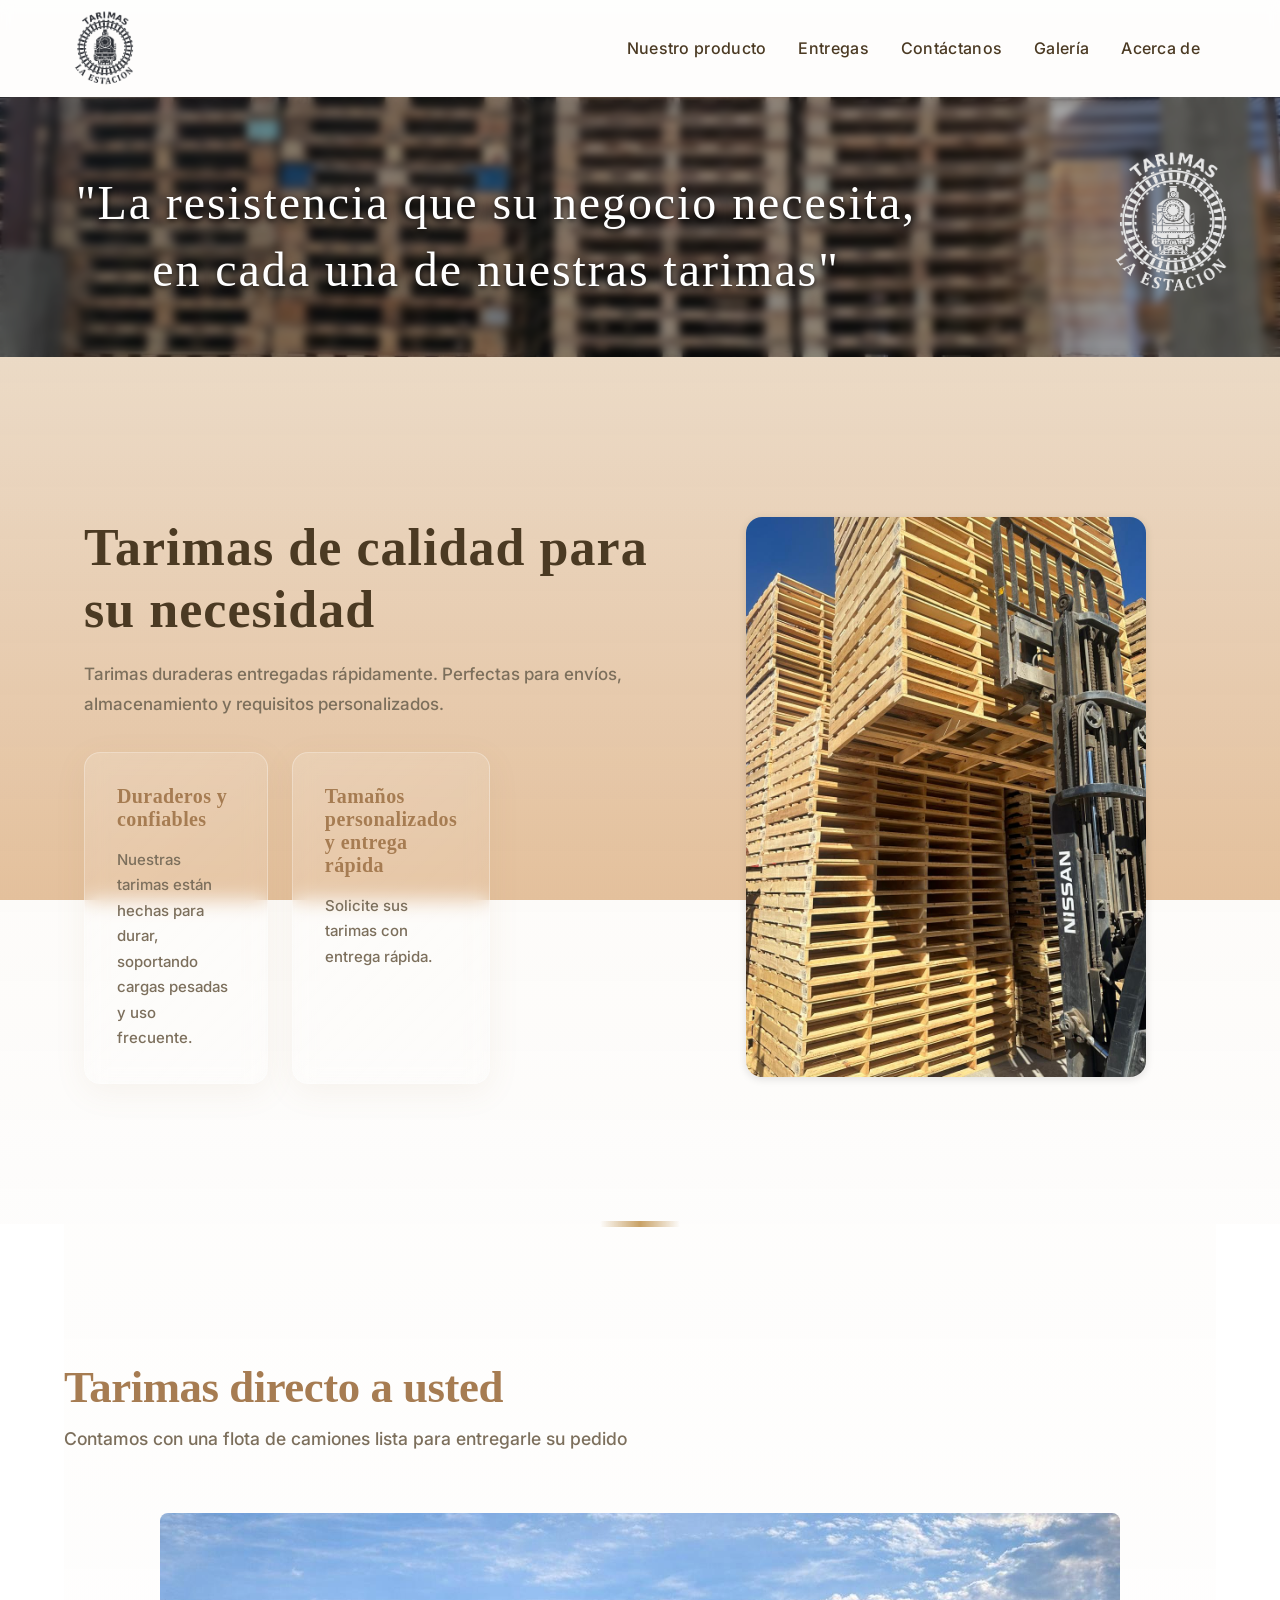
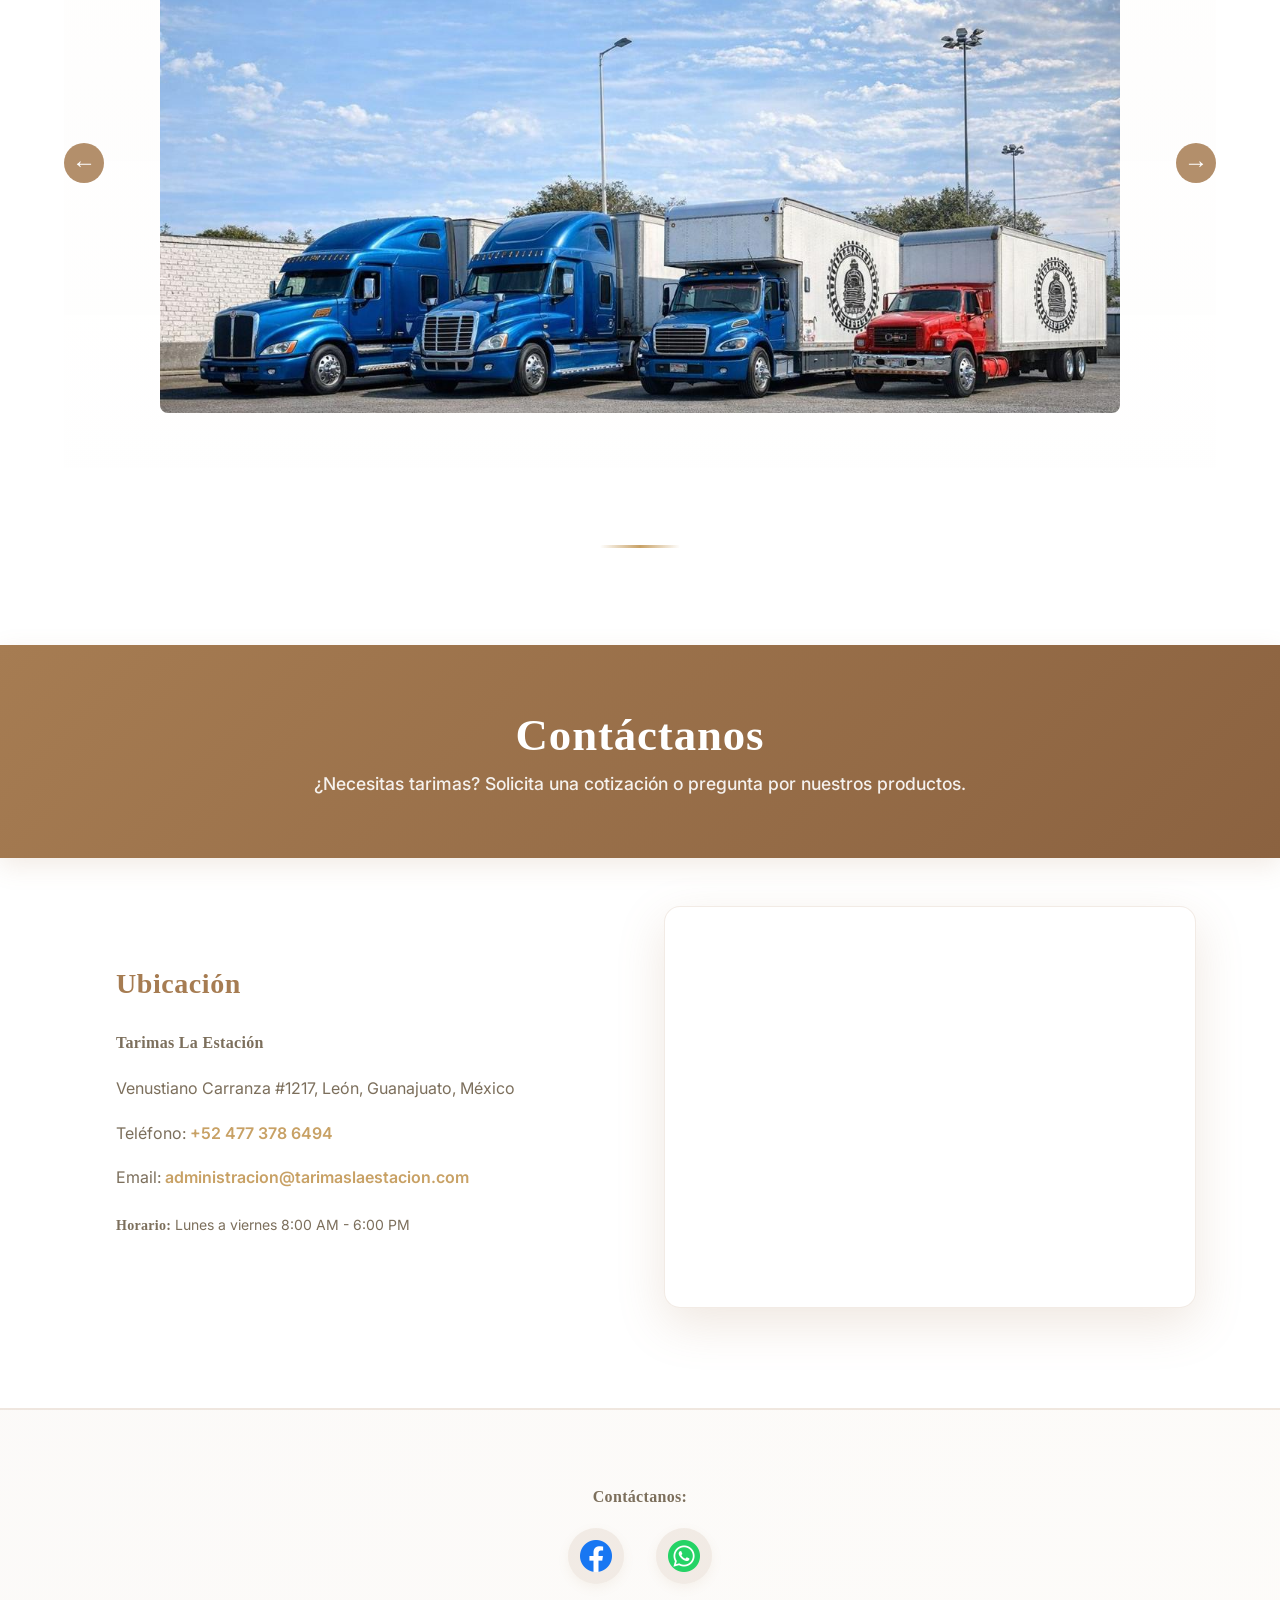
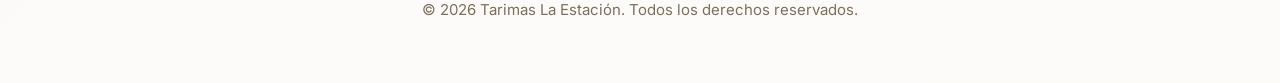
==== commit 2cea310f: "Changes requested 04/13" ====
--- a/index.html
+++ b/index.html
@@ -68,10 +68,10 @@
       <div class="carousel" id="carousel">
         <button class="carousel-btn prev" aria-label="Anterior">&#8592;</button>
         <div class="carousel-track">
-          <img src="assets/Camiones (1).jpeg" alt="Camión de la flota" class="carousel-img" />
+          <img src="assets/Camiones (4).jpeg" alt="Camión de la flota" class="carousel-img" />
           <img src="assets/Camiones (2).jpeg" alt="Camión de la flota" class="carousel-img" />
           <img src="assets/Camiones (3).jpeg" alt="Camión de la flota" class="carousel-img" />
-          <img src="assets/Camiones (4).jpeg" alt="Camión de la flota" class="carousel-img" />
+          <img src="assets/Camiones (1).jpeg" alt="Camión de la flota" class="carousel-img" />
         </div>
         <button class="carousel-btn next" aria-label="Siguiente">&#8594;</button>
       </div>
--- a/styles.css
+++ b/styles.css
@@ -953,32 +953,48 @@
 
 /* Machine Section */
 .machine-section {
-  padding: 80px 0;
-  margin-bottom: 60px;
-}
-
-.machine-section h2 {
+  padding: 0 0 100px 0;
+  margin-top: 0;
+  position: relative;
+}
+.machine-header{
+  padding: 64px 0;
+  margin-bottom: 48px;
+}
+.machine-header h2 {
   font-size: clamp(1.8rem, 5vw, 2.8rem);
   text-align: center;
   color: var(--accent-2);
-  margin-bottom: 40px;
-}
-
+  margin-bottom: 12px;
+  letter-spacing: -0.01em;
+  font-weight: 600;
+}
+.machine-header p {
+  font-size: 1.1rem;
+  color: var(--muted);
+  text-align: center;
+  margin: 0;
+  font-weight: 500;
+  line-height: 1.6;
+}
 .machine-showcase {
   max-width: 900px;
   margin: 0 auto;
   border-radius: 16px;
   overflow: hidden;
-  box-shadow: 0 12px 48px rgba(166, 124, 82, 0.2);
-  border:1px solid rgba(166,124,82,0.1);
+  box-shadow: 0 16px 48px rgba(166, 124, 82, 0.18);
+  border:1px solid rgba(166,124,82,0.15);
   transition: all 0.3s ease;
 }
-
+.machine-showcase:hover {
+  box-shadow: 0 24px 64px rgba(166, 124, 82, 0.25);
+  border-color: rgba(166,124,82,0.25);
+}
 .machine-showcase img {
   width: 100%;
   height: auto;
   display: block;
-  border-radius: 8px;
+  border-radius: 16px;
 }
 
 /* Gallery Page Responsive */
@@ -1057,14 +1073,17 @@
     font-size: 30px;
     padding: 10px;
   }
-
   .machine-section {
-    padding: 60px 0;
-    margin-bottom: 40px;
-  }
-
-  .machine-section h2 {
-    margin-bottom: 30px;
+    padding: 60px 0 60px 0;
+  }
+
+  .machine-header {
+    padding: 48px 0;
+    margin-bottom: 36px;
+  }
+
+  .machine-header h2 {
+    margin-bottom: 8px;
   }
 
   .machine-showcase {
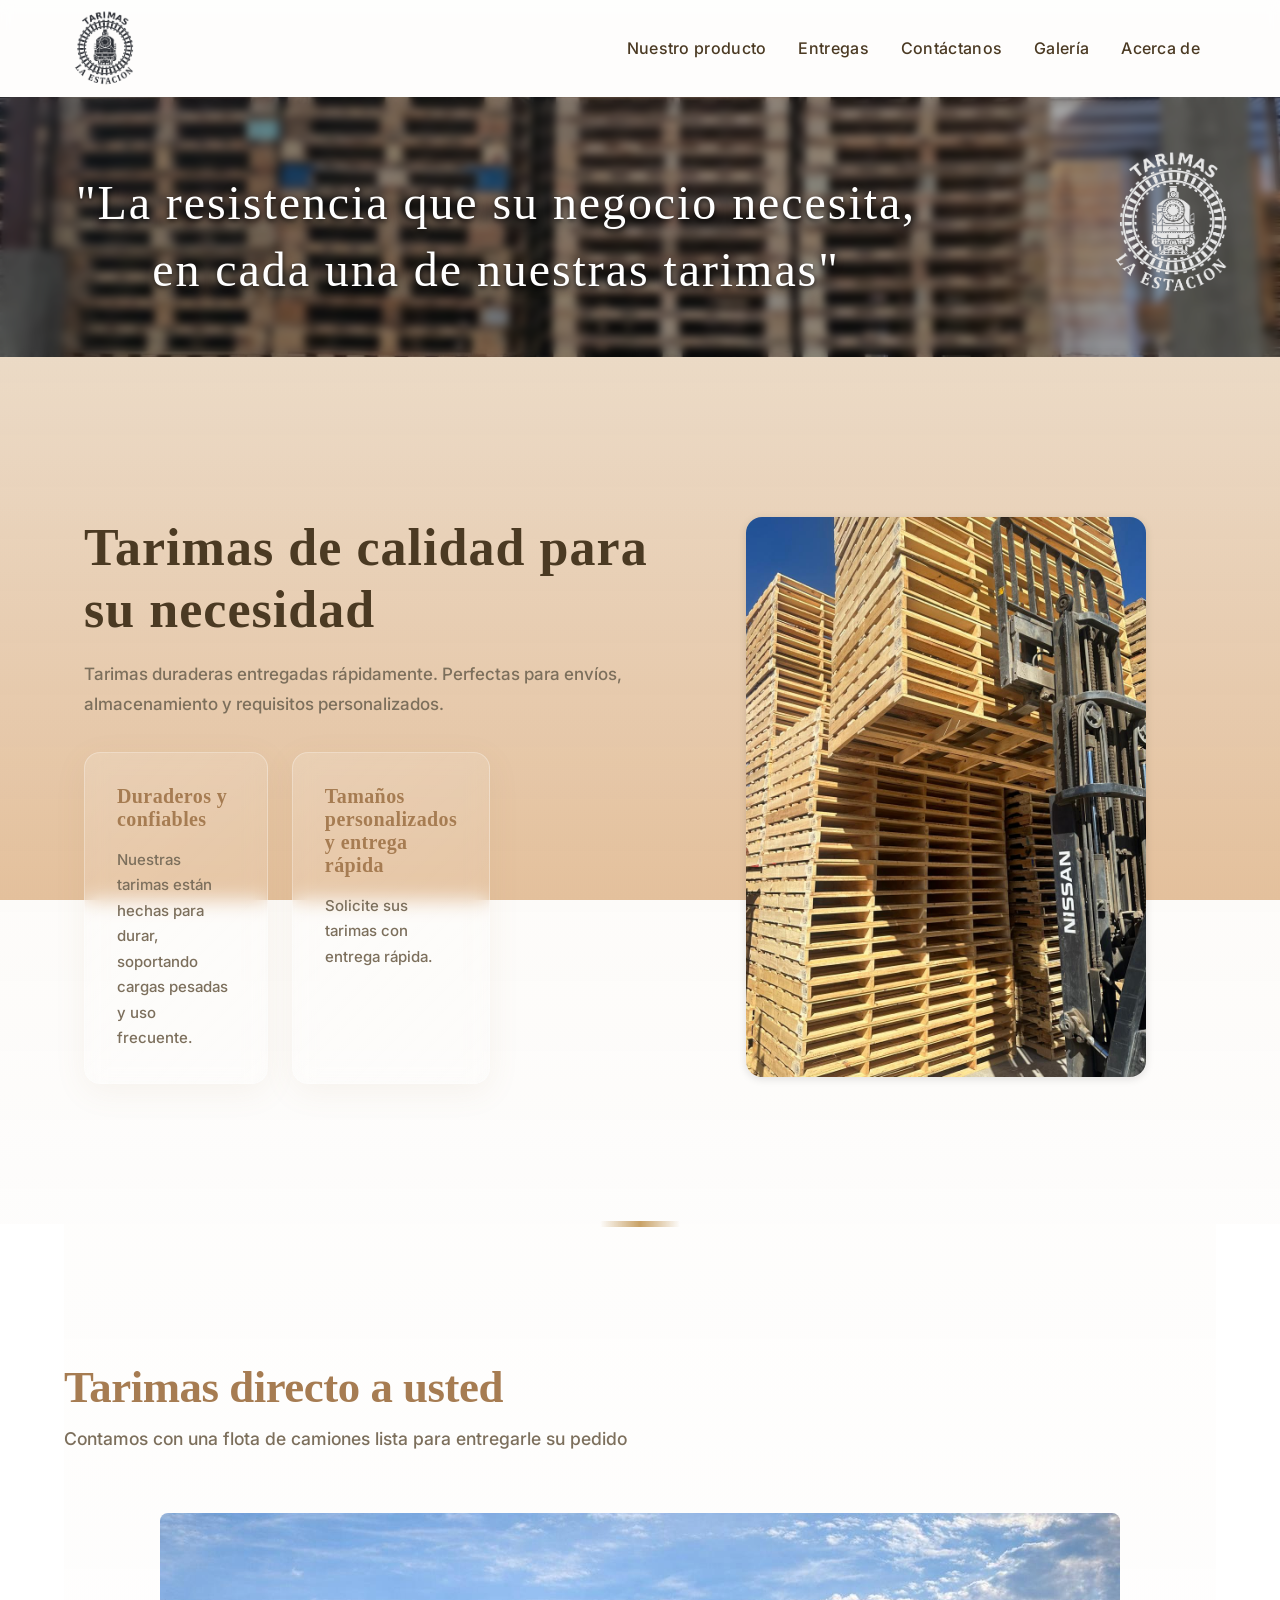
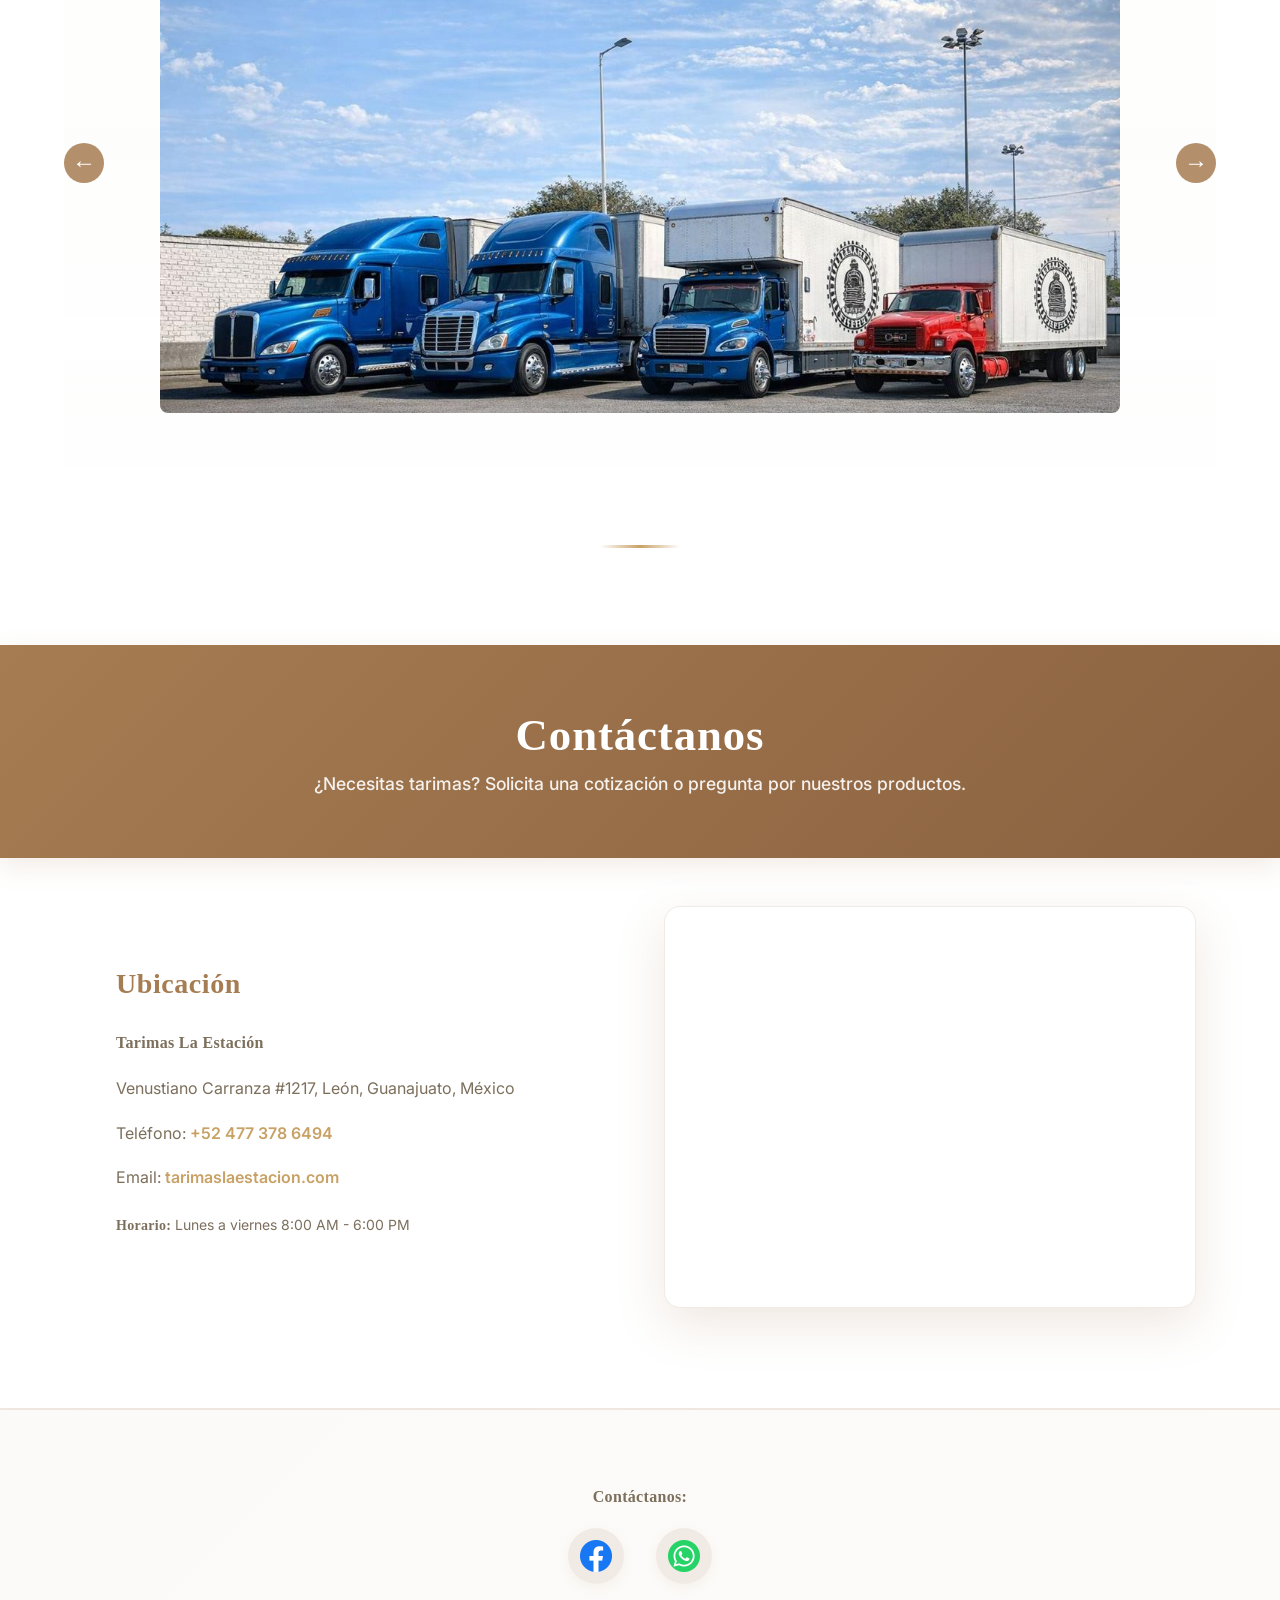
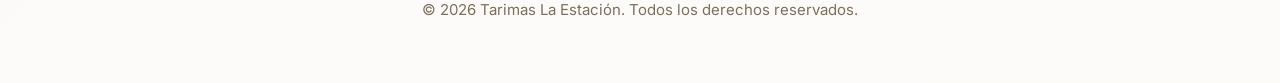
==== commit 2c6a13d7: "Changed the email back cambie el correo de vuelta al original" ====
--- a/index.html
+++ b/index.html
@@ -87,7 +87,7 @@
           <h3>Ubicación</h3>
           <p><strong>Tarimas La Estación</strong></p>          <p id="address">Venustiano Carranza #1217, León, Guanajuato, México</p>
           <p id="phone">Teléfono: <a href="tel:+524773786494">+52 477 378 6494</a></p>
-          <p id="email">Email: <a href="mailto:administracion@tarimaslaestacion.com">administracion@tarimaslaestacion.com</a></p>
+          <p id="email">Email: <a href="mailto:tarimaslaestacion@outlook.com">tarimaslaestacion.com</a></p>
           <p style="font-size:14px;color:var(--muted);margin-top:12px"><strong>Horario:</strong> Lunes a viernes 8:00 AM - 6:00 PM</p>
         </div>
         <div class="map-container">
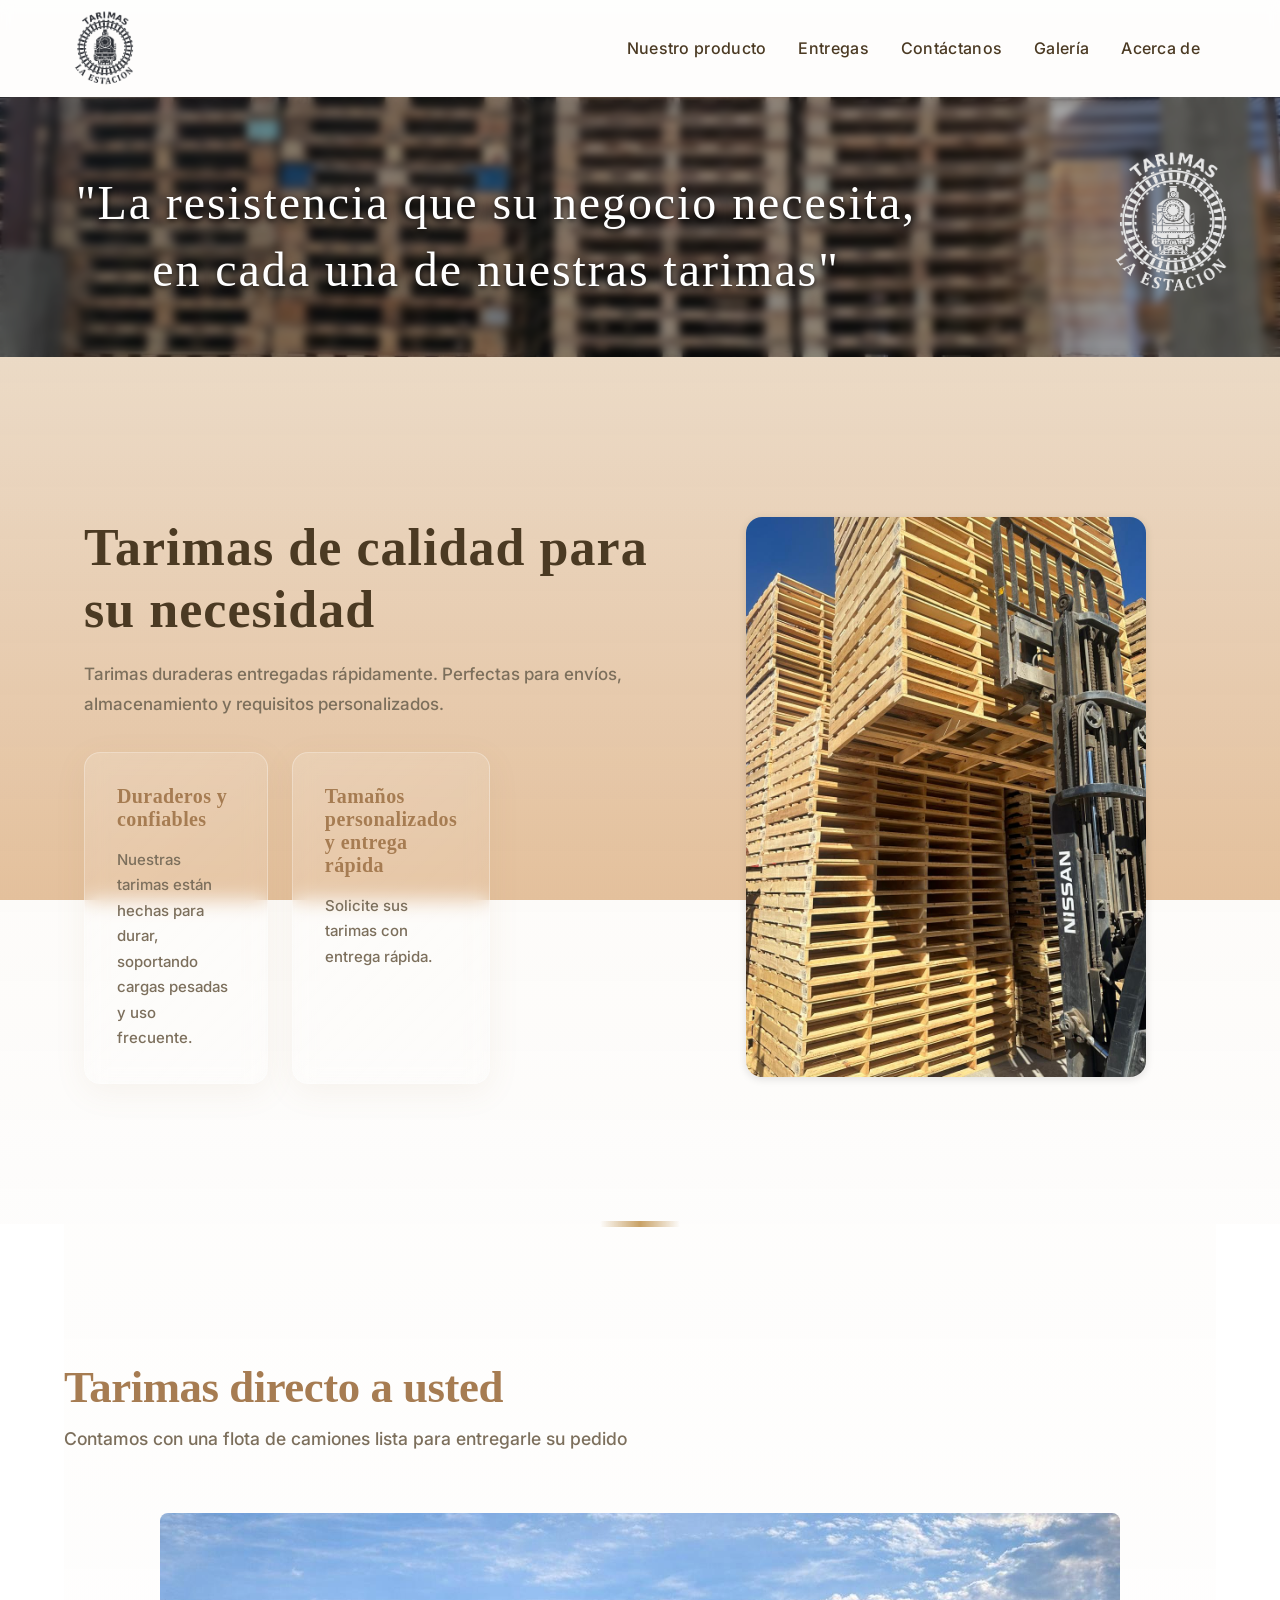
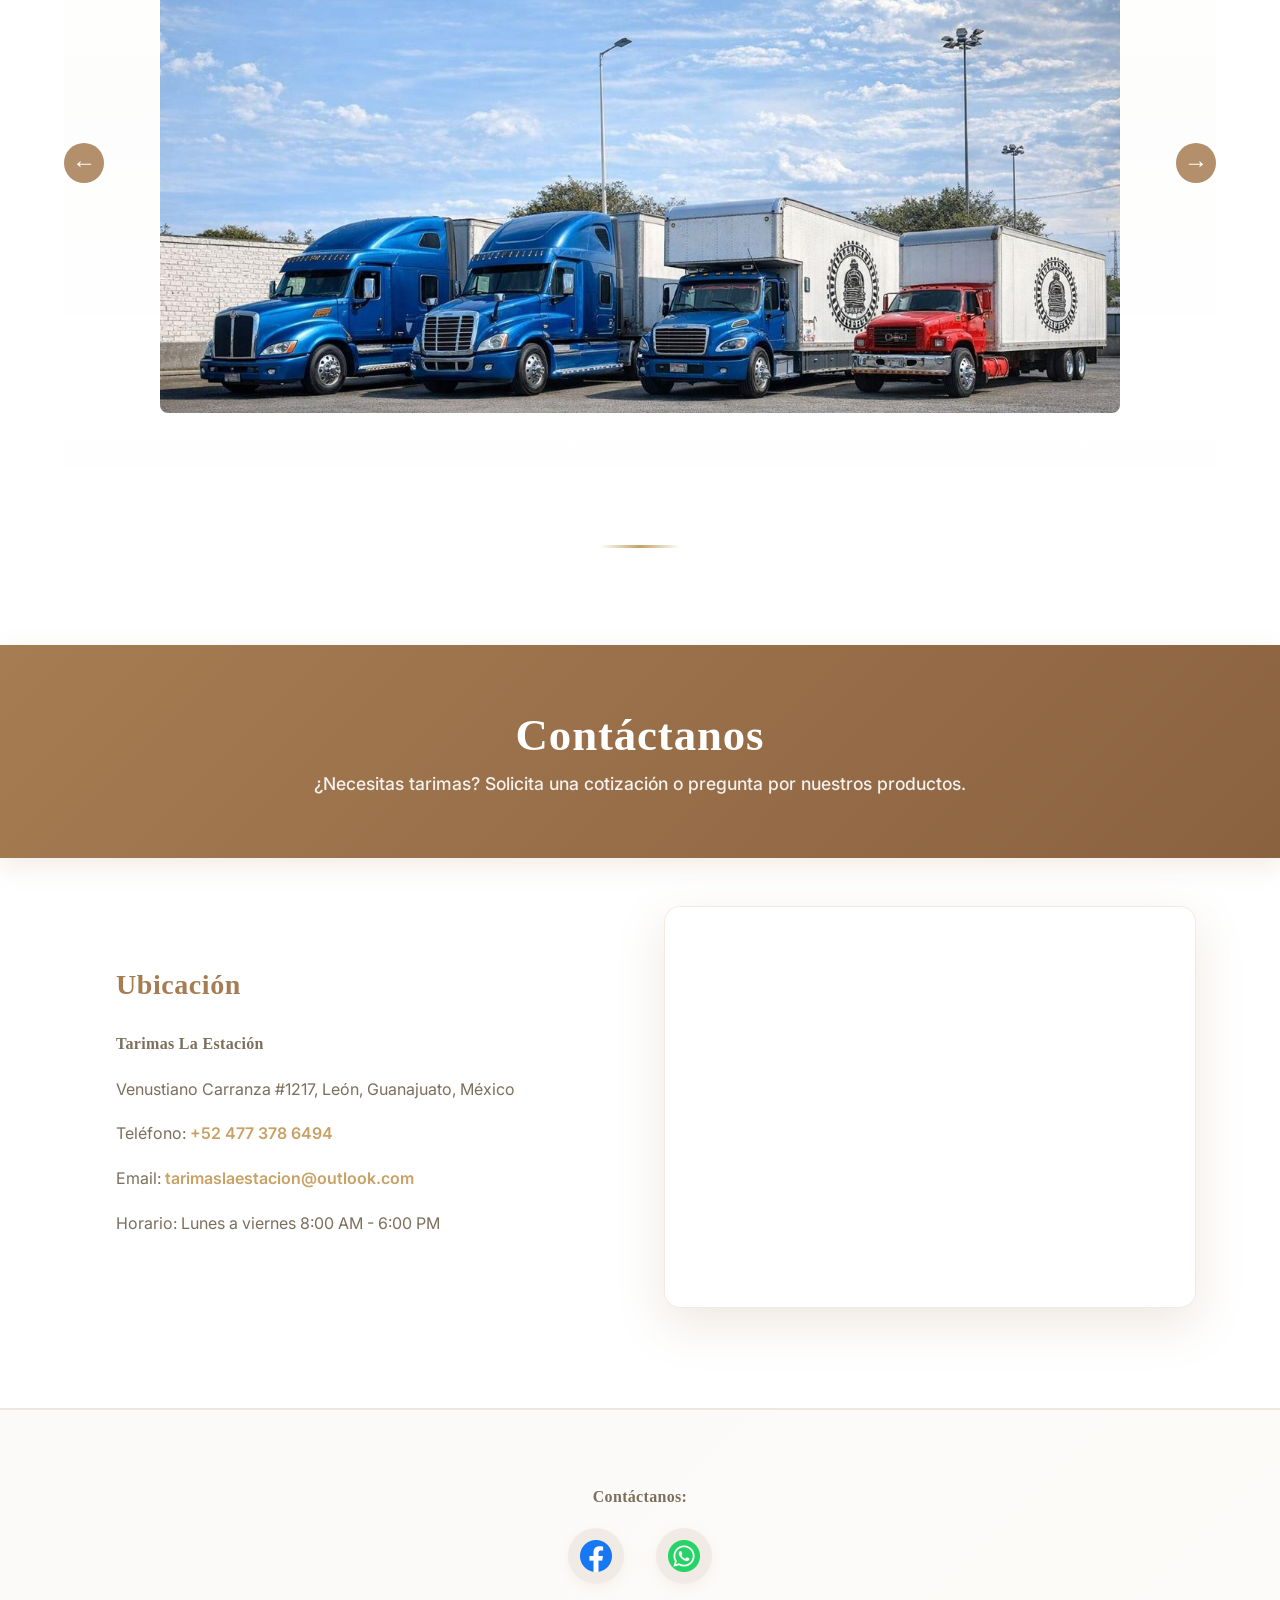
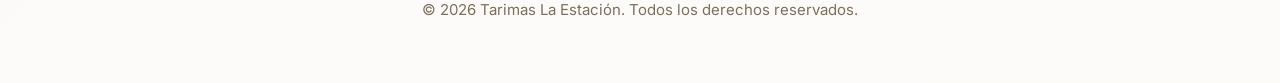
==== commit ef72165c: "Inconsistency fix Fixed small text inconsistency" ====
--- a/index.html
+++ b/index.html
@@ -87,8 +87,8 @@
           <h3>Ubicación</h3>
           <p><strong>Tarimas La Estación</strong></p>          <p id="address">Venustiano Carranza #1217, León, Guanajuato, México</p>
           <p id="phone">Teléfono: <a href="tel:+524773786494">+52 477 378 6494</a></p>
-          <p id="email">Email: <a href="mailto:tarimaslaestacion@outlook.com">tarimaslaestacion.com</a></p>
-          <p style="font-size:14px;color:var(--muted);margin-top:12px"><strong>Horario:</strong> Lunes a viernes 8:00 AM - 6:00 PM</p>
+          <p id="email">Email: <a href="mailto:tarimaslaestacion@outlook.com">tarimaslaestacion@outlook.com</a></p>
+          <p id="horario">Horario: Lunes a viernes 8:00 AM - 6:00 PM</p>
         </div>
         <div class="map-container">
           <iframe src="https://www.google.com/maps/embed?pb=!1m18!1m12!1m3!1d3735.8827693287446!2d-101.6834186!3d21.1271801!2m3!1f0!2f0!3f0!3m2!1i1024!2i768!4f13.1!3m3!1m2!1s0x842b594f5e5e5e5d%3A0x5e5e5e5e5e5e5e5e!2sVenustiano%20Carranza%201217%2C%20Le%C3%B3n%2C%20Gto.!5e0!3m2!1ses!2smx!4v1741275600" width="100%" height="400" style="border:0;border-radius:12px" allowfullscreen="" loading="lazy" referrerpolicy="no-referrer-when-downgrade"></iframe>        </div>
